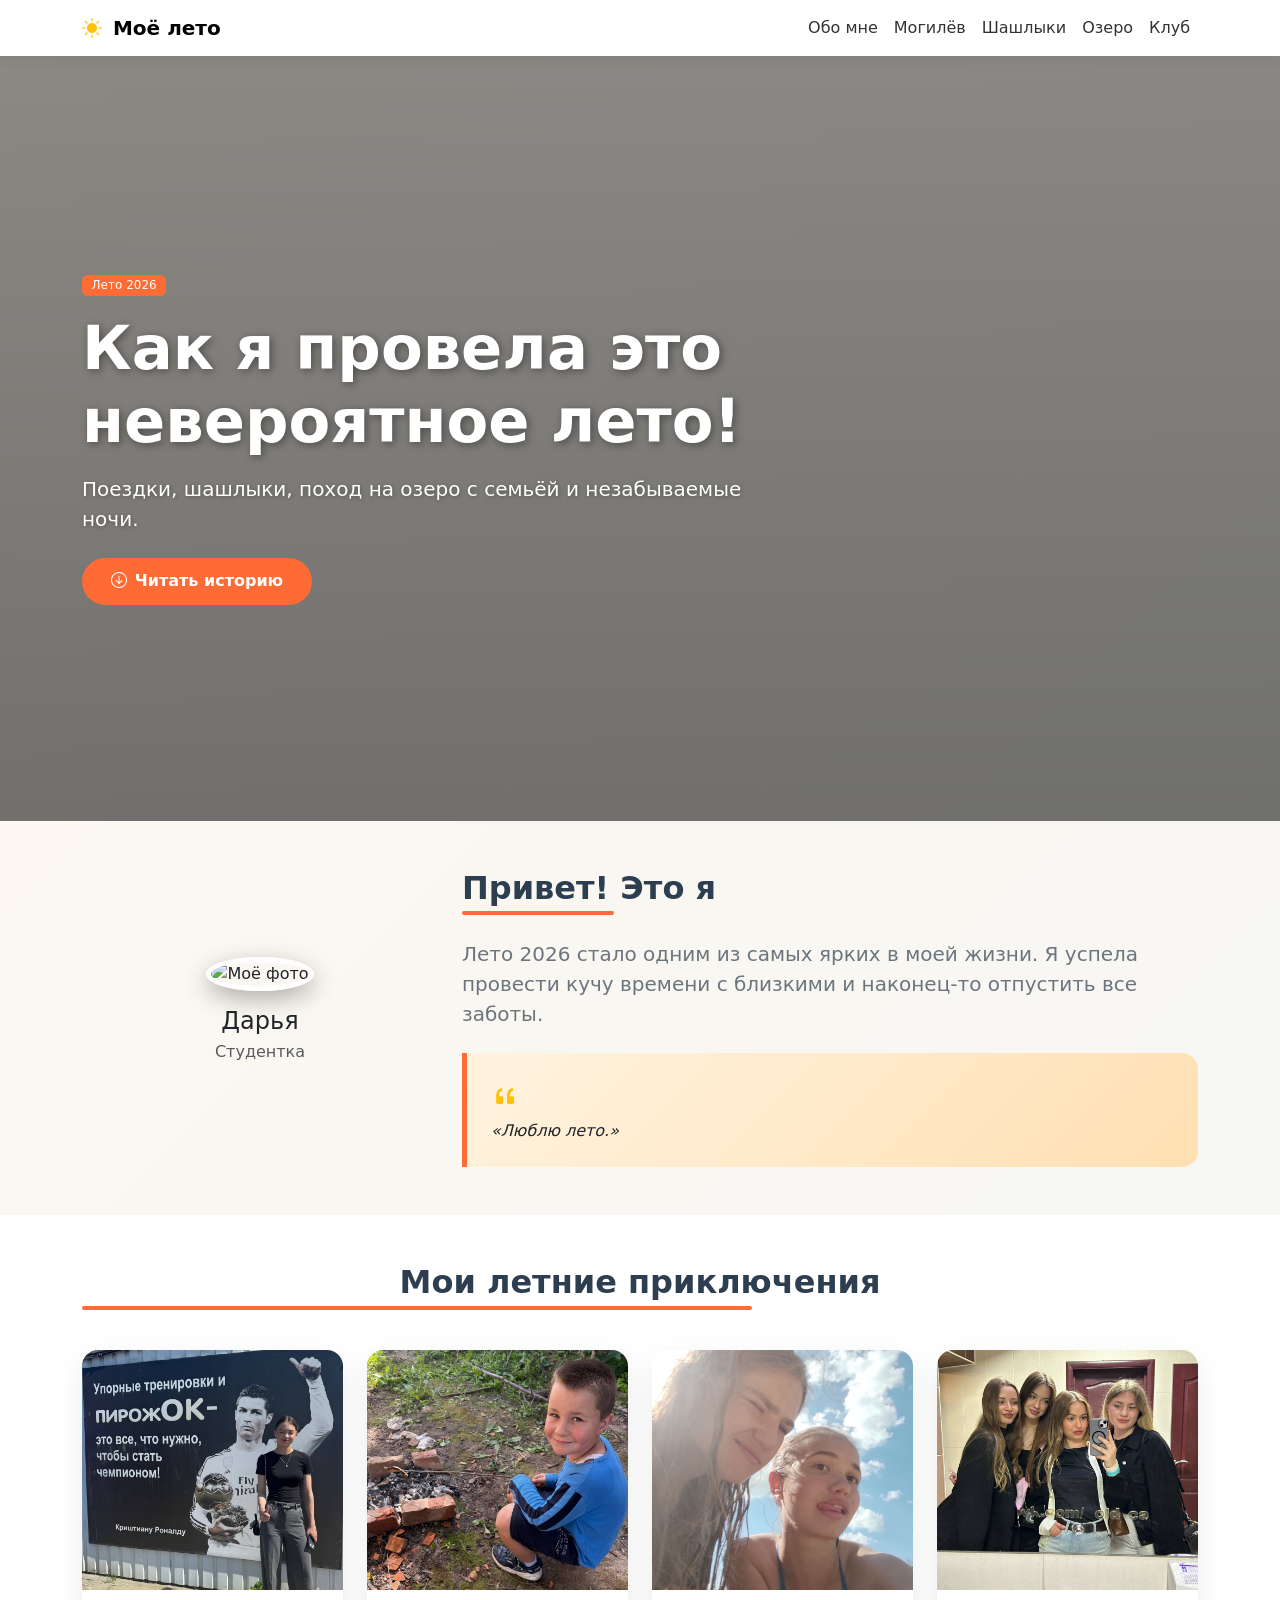
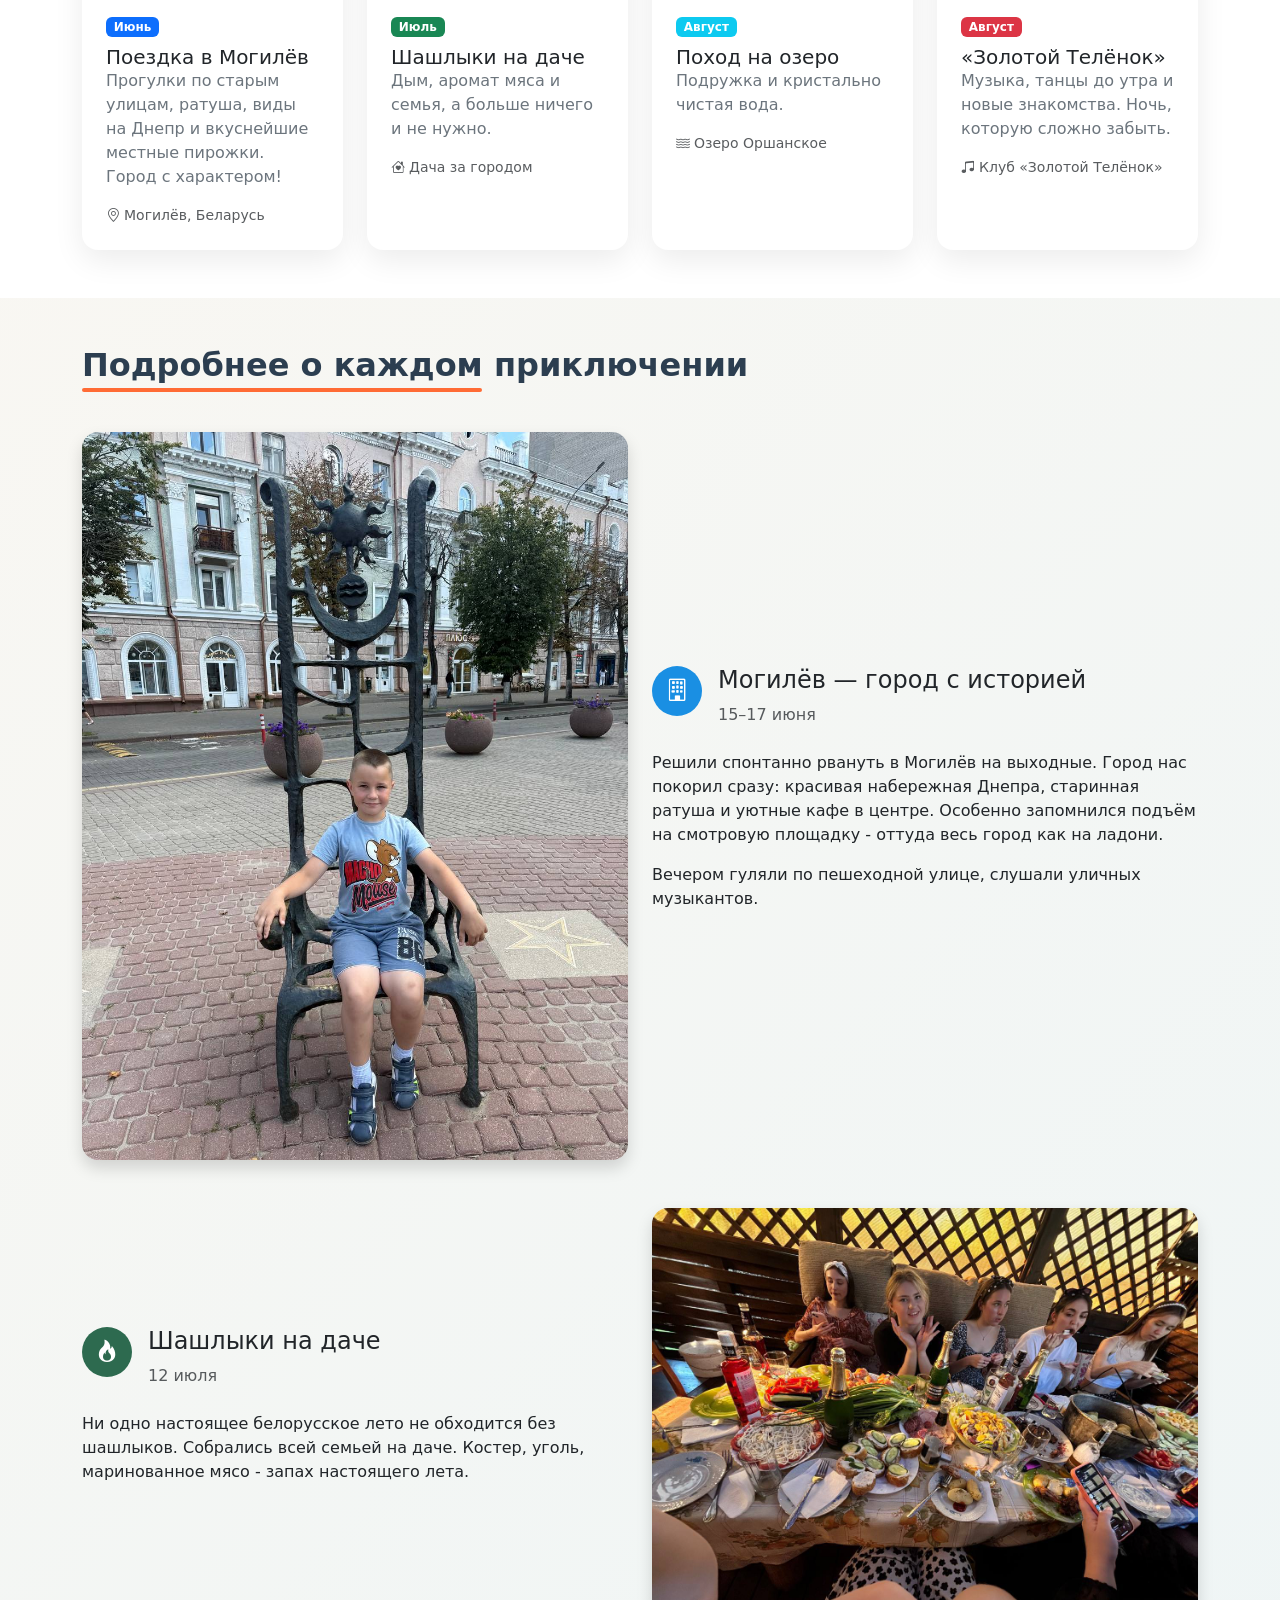
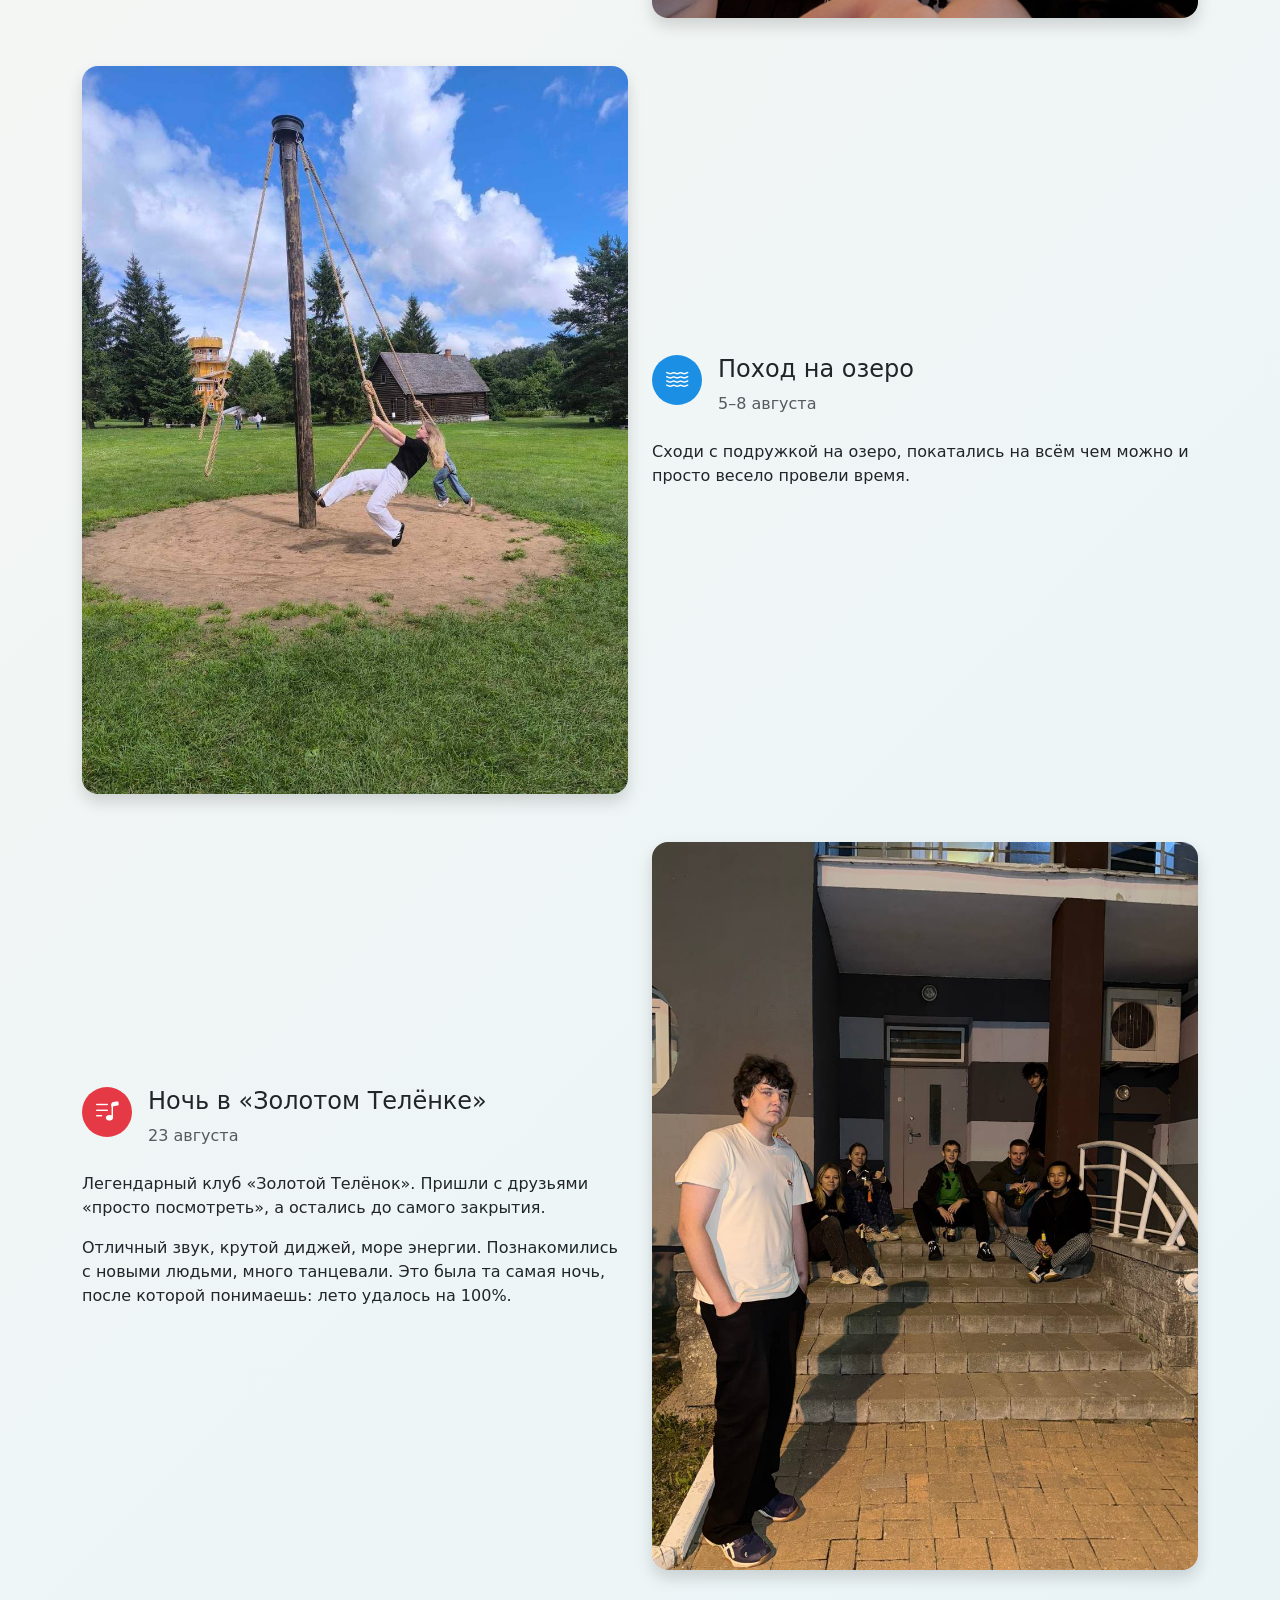
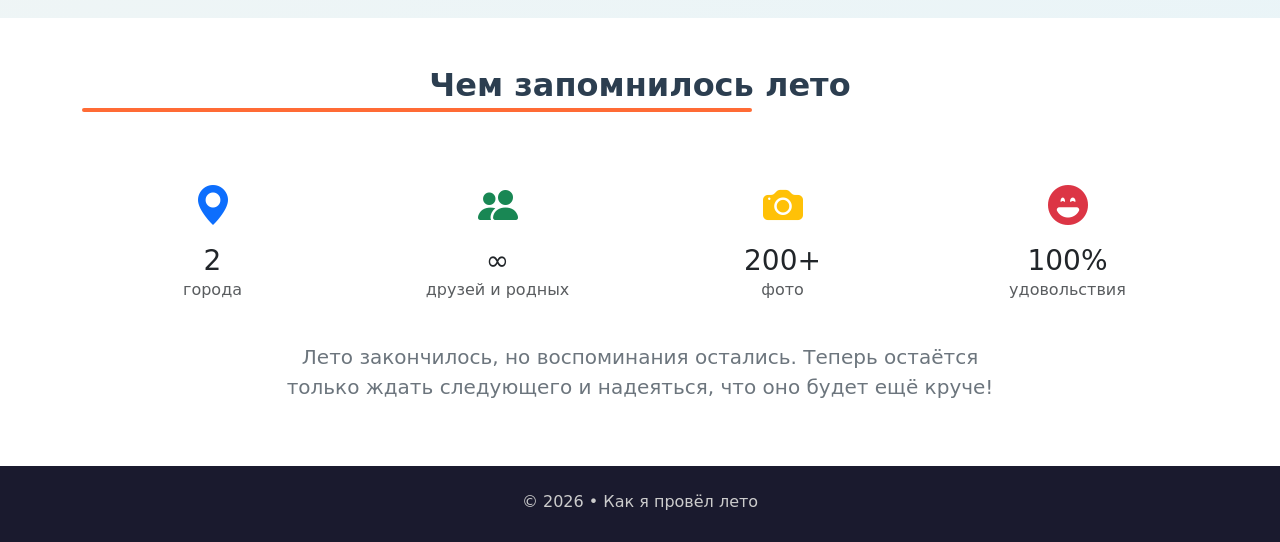
==== index.html @ b9d001aa "style: unique text in header branch" ====
<!DOCTYPE html>
<html lang="ru">
<head>
    <meta charset="UTF-8">
    <meta name="viewport" content="width=device-width, initial-scale=1.0">
    <title>Как я провела лето 2026</title>
    <link href="https://cdn.jsdelivr.net/npm/bootstrap@5.3.3/dist/css/bootstrap.min.css" rel="stylesheet">
    <link rel="stylesheet" href="https://cdn.jsdelivr.net/npm/bootstrap-icons@1.11.3/font/bootstrap-icons.min.css">
    <link rel="stylesheet" href="style.css">
</head>
<body>
    <!-- Навигация -->
    <nav class="navbar navbar-expand-lg sticky-top">
        <div class="container">
            <a class="navbar-brand fw-bold" href="#">
                <i class="bi bi-sun-fill text-warning me-1"></i> Моё лето
            </a>
            <button class="navbar-toggler" type="button" data-bs-toggle="collapse" data-bs-target="#navbarNav">
                <span class="navbar-toggler-icon"></span>
            </button>
            <div class="collapse navbar-collapse" id="navbarNav">
                <ul class="navbar-nav ms-auto">
                    <li class="nav-item"><a class="nav-link" href="#about">Обо мне</a></li>
                    <li class="nav-item"><a class="nav-link" href="#mogilev">Могилёв</a></li>
                    <li class="nav-item"><a class="nav-link" href="#dacha">Шашлыки</a></li>
                    <li class="nav-item"><a class="nav-link" href="#lake">Озеро</a></li>
                    <li class="nav-item"><a class="nav-link" href="#club">Клуб</a></li>
                </ul>
            </div>
        </div>
    </nav>

    <!-- Hero секция -->
    <header class="hero">
        <div class="container">
            <div class="hero-content">
                <span class="badge badge-custom mb-3">Лето 2026</span>
                <h1 class="mb-3">Как я провела это невероятное лето!</h1>
                <p class="lead mb-4">Поездки, шашлыки, поход на озеро с семьёй и незабываемые ночи.</p>
                <a href="#about" class="btn btn-summer">
                    <i class="bi bi-arrow-down-circle me-2"></i>Читать историю
                </a>
            </div>
        </div>
    </header>

    <!-- Обо мне -->
    <section id="about" class="py-5">
        <div class="container">
            <div class="row align-items-center g-4">
                <div class="col-lg-4 text-center">
                    <img src="Даша.jpg" 
                         alt="Моё фото" class="profile-photo rounded-circle">
                    <h4 class="mt-3 mb-1">Дарья</h4>
                    <p class="text-muted">Студентка</p>
                </div>
                <div class="col-lg-8">
                    <h2 class="section-title">Привет! Это я</h2>
                    <p class="fs-5 text-secondary">
                        Лето 2026 стало одним из самых ярких в моей жизни. Я успела 
                        провести кучу времени с близкими и наконец-то отпустить все заботы.
                    </p>
                    <div class="quote-block p-4 mt-4">
                        <i class="bi bi-quote fs-3 text-warning"></i>
                        <p class="mb-0 fst-italic">«Люблю лето.»</p>
                    </div>
                </div>
            </div>
        </div>
    </section>

    <!-- Основные истории -->
    <section class="py-5 bg-white">
        <div class="container">
            <h2 class="section-title text-center d-block mx-auto mb-5">Мои летние приключения</h2>
            
            <div class="row g-4">
                <!-- Могилёв -->
                <div class="col-md-6 col-lg-3" >
                    <div class="story-card">
                        <img src="Лиза.jpg" 
                             alt="Могилёв — исторический город">
                        <div class="card-body">
                            <span class="badge bg-primary mb-2">Июнь</span>
                            <h5 class="card-title">Поездка в Могилёв</h5>
                            <p class="card-text text-secondary">
                                Прогулки по старым улицам, ратуша, виды на Днепр и вкуснейшие местные пирожки. 
                                Город с характером!
                            </p>
                            <div class="d-flex align-items-center text-muted small">
                                <i class="bi bi-geo-alt me-1"></i> Могилёв, Беларусь
                            </div>
                        </div>
                    </div>
                </div>

                <!-- Шашлыки -->
                <div class="col-md-6 col-lg-3" >
                    <div class="story-card">
                        <img src="Шашлык.jpg" 
                             alt="Шашлыки на даче">
                        <div class="card-body">
                            <span class="badge bg-success mb-2">Июль</span>
                            <h5 class="card-title">Шашлыки на даче</h5>
                            <p class="card-text text-secondary">
                                Дым, аромат мяса и семья, а больше ничего и не нужно.
                            </p>
                            <div class="d-flex align-items-center text-muted small">
                                <i class="bi bi-house-heart me-1"></i> Дача за городом
                            </div>
                        </div>
                    </div>
                </div>

                <!-- Озеро -->
                <div class="col-md-6 col-lg-3" >
                    <div class="story-card">
                        <img src="оршанка.jpg" 
                             alt="Озеро с семьёй">
                        <div class="card-body">
                            <span class="badge bg-info mb-2">Август</span>
                            <h5 class="card-title">Поход на озеро</h5>
                            <p class="card-text text-secondary">
                                Подружка и кристально чистая вода.
                            </p>
                            <div class="d-flex align-items-center text-muted small">
                                <i class="bi bi-water me-1"></i> Озеро Оршанское
                            </div>
                        </div>
                    </div>
                </div>

                <!-- Клуб -->
                <div class="col-md-6 col-lg-3" >
                    <div class="story-card">
                        <img src="клуб.jpg" 
                             alt="Клуб Золотой Телёнок">
                        <div class="card-body">
                            <span class="badge bg-danger mb-2">Август</span>
                            <h5 class="card-title">«Золотой Телёнок»</h5>
                            <p class="card-text text-secondary">
                                Музыка, танцы до утра и новые знакомства. 
                                Ночь, которую сложно забыть.
                            </p>
                            <div class="d-flex align-items-center text-muted small">
                                <i class="bi bi-music-note-beamed me-1"></i> Клуб «Золотой Телёнок»
                            </div>
                        </div>
                    </div>
                </div>
            </div>
        </div>
    </section>

    <!-- Подробности -->
    <section class="py-5">
        <div class="container">
            <h2 class="section-title mb-5">Подробнее о каждом приключении</h2>
            
            <!-- Могилёв подробно -->
            <div class="row g-4 mb-5 align-items-center" id="mogilev">
                <div class="col-lg-6">
                    <img src="мг.jpg" 
                         class="img-fluid rounded-4 shadow" alt="Улицы Могилёва">
                </div>
                <div class="col-lg-6">
                    <div class="d-flex align-items-start gap-3 mb-3">
                        <div class="timeline-icon"><i class="bi bi-building"></i></div>
                        <div>
                            <h3 class="h4">Могилёв — город с историей</h3>
                            <p class="text-muted mb-2">15–17 июня</p>
                        </div>
                    </div>
                    <p>
                        Решили спонтанно рвануть в Могилёв на выходные. Город нас покорил сразу: 
                        красивая набережная Днепра, старинная ратуша и уютные кафе в центре. 
                        Особенно запомнился подъём на смотровую площадку - оттуда весь город как на ладони.
                    </p>
                    <p>
                        Вечером гуляли по пешеходной улице, слушали уличных музыкантов.
                    </p>
                </div>
            </div>

            <!-- Шашлыки подробно -->
            <div class="row g-4 mb-5 align-items-center flex-lg-row-reverse" id="dacha">
                <div class="col-lg-6">
                    <img src="шш.jpg" 
                         class="img-fluid rounded-4 shadow" alt="Шашлык">
                </div>
                <div class="col-lg-6">
                    <div class="d-flex align-items-start gap-3 mb-3">
                        <div class="timeline-icon" style="background:#2d6a4f"><i class="bi bi-fire"></i></div>
                        <div>
                            <h3 class="h4">Шашлыки на даче</h3>
                            <p class="text-muted mb-2">12 июля</p>
                        </div>
                    </div>
                    <p>
                        Ни одно настоящее белорусское лето не обходится без шашлыков. 
                        Собрались всей семьей на даче. Костер, уголь, маринованное мясо - 
                        запах настоящего лета.
                    </p>
                </div>
            </div>

            <!-- Озеро -->
            <div class="row g-4 mb-5 align-items-center" id="lake">
                <div class="col-lg-6">
                    <img src="оз.jpg" 
                         class="img-fluid rounded-4 shadow" alt="Озеро">
                </div>
                <div class="col-lg-6">
                    <div class="d-flex align-items-start gap-3 mb-3">
                        <div class="timeline-icon" style="background:#1a8fe3"><i class="bi bi-water"></i></div>
                        <div>
                            <h3 class="h4">Поход на озеро</h3>
                            <p class="text-muted mb-2">5–8 августа</p>
                        </div>
                    </div>
                    <p>
                      Сходи с подружкой на озеро, покатались на всём чем можно и просто весело провели время.
                    </p>
                </div>
            </div>

            <!-- Клуб -->
            <div class="row g-4 align-items-center flex-lg-row-reverse" id="club">
                <div class="col-lg-6">
                    <img src="зт.jpg" 
                         class="img-fluid rounded-4 shadow" alt="Вечеринка в клубе">
                </div>
                <div class="col-lg-6">
                    <div class="d-flex align-items-start gap-3 mb-3">
                        <div class="timeline-icon" style="background:#e63946"><i class="bi bi-music-note-list"></i></div>
                        <div>
                            <h3 class="h4">Ночь в «Золотом Телёнке»</h3>
                            <p class="text-muted mb-2">23 августа</p>
                        </div>
                    </div>
                    <p>
                        Легендарный клуб «Золотой Телёнок». 
                        Пришли с друзьями «просто посмотреть», а остались до самого закрытия.
                    </p>
                    <p>
                        Отличный звук, крутой диджей, море энергии. Познакомились с новыми людьми, много
                        танцевали. Это была та самая ночь, после которой понимаешь: 
                        лето удалось на 100%.
                    </p>
                </div>
            </div>
        </div>
    </section>

    <!-- Итоги -->
    <section class="py-5 bg-white">
        <div class="container text-center">
            <h2 class="section-title d-block mx-auto">Чем запомнилось лето</h2>
            <div class="row g-4 mt-3 justify-content-center">
                <div class="col-6 col-md-3">
                    <div class="p-3">
                        <i class="bi bi-geo-alt-fill fs-1 text-primary"></i>
                        <h3 class="mt-2 mb-0">2</h3>
                        <p class="text-muted mb-0">города</p>
                    </div>
                </div>
                <div class="col-6 col-md-3">
                    <div class="p-3">
                        <i class="bi bi-people-fill fs-1 text-success"></i>
                        <h3 class="mt-2 mb-0">∞</h3>
                        <p class="text-muted mb-0">друзей и родных</p>
                    </div>
                </div>
                <div class="col-6 col-md-3">
                    <div class="p-3">
                        <i class="bi bi-camera-fill fs-1 text-warning"></i>
                        <h3 class="mt-2 mb-0">200+</h3>
                        <p class="text-muted mb-0">фото</p>
                    </div>
                </div>
                <div class="col-6 col-md-3">
                    <div class="p-3">
                        <i class="bi bi-emoji-laughing-fill fs-1 text-danger"></i>
                        <h3 class="mt-2 mb-0">100%</h3>
                        <p class="text-muted mb-0">удовольствия</p>
                    </div>
                </div>
            </div>
            <p class="fs-5 mt-4 text-secondary col-lg-8 mx-auto">
                Лето закончилось, но воспоминания остались. Теперь остаётся только ждать следующего 
                и надеяться, что оно будет ещё круче!
            </p>
        </div>
    </section>

    <!-- Футер -->
    <footer class="py-4">
        <div class="container text-center">
            <p class="mb-1">© 2026 • Как я провёл лето</p>
        </div>
    </footer>

    <script src="https://cdn.jsdelivr.net/npm/bootstrap@5.3.3/dist/js/bootstrap.bundle.min.js"></script>
</body>
</html>
---- style.css ----
:root {
    --summer-orange: #ff6b35;
    --summer-yellow: #f7c59f;
    --summer-blue: #1a8fe3;
    --summer-green: #2d6a4f;
}

body {
    font-family: 'Segoe UI', system-ui, sans-serif;
    background: linear-gradient(135deg, #fff8f0 0%, #e8f4f8 100%);
    min-height: 100vh;
}

.hero {
    background: linear-gradient(rgba(0, 0, 0, 0.45), rgba(0, 0, 0, 0.55)),
                url('https://images.unsplash.com/photo-1507525428034-b723cf961d3e?w=1600&q=80') center/cover no-repeat;
    min-height: 85vh;
    display: flex;
    align-items: center;
    color: white;
    position: relative;
}

.hero-content {
    max-width: 700px;
}

.hero h1 {
    font-size: clamp(2.2rem, 5vw, 3.8rem);
    font-weight: 800;
    text-shadow: 2px 2px 8px rgba(0, 0, 0, 0.4);
}

.hero .lead {
    font-size: 1.25rem;
    text-shadow: 1px 1px 4px rgba(0, 0, 0, 0.3);
}

.profile-photo {
    width: 180px;
    height: 180px;
    object-fit: cover;
    border: 5px solid white;
    box-shadow: 0 8px 25px rgba(0, 0, 0, 0.3);
    transition: transform 0.3s ease;
}

.profile-photo:hover {
    transform: scale(1.05);
}

.section-title {
    position: relative;
    display: inline-block;
    margin-bottom: 2rem;
    font-weight: 700;
    color: #2c3e50;
}

.section-title::after {
    content: '';
    position: absolute;
    bottom: -8px;
    left: 0;
    width: 60%;
    height: 4px;
    background: var(--summer-orange);
    border-radius: 2px;
}

.story-card {
    border: none;
    border-radius: 1rem;
    overflow: hidden;
    box-shadow: 0 10px 30px rgba(0, 0, 0, 0.08);
    transition: transform 0.3s ease, box-shadow 0.3s ease;
    height: 100%;
    background: white;
}

.story-card:hover {
    transform: translateY(-8px);
    box-shadow: 0 15px 40px rgba(0, 0, 0, 0.15);
}

.story-card img {
    height: 240px;
    object-fit: cover;
    width: 100%;
}

.story-card .card-body {
    padding: 1.5rem;
}

.badge-custom {
    background: var(--summer-orange);
    font-weight: 500;
    padding: 0.4em 0.8em;
}

.timeline-icon {
    width: 50px;
    height: 50px;
    background: var(--summer-blue);
    color: white;
    border-radius: 50%;
    display: flex;
    align-items: center;
    justify-content: center;
    font-size: 1.4rem;
    flex-shrink: 0;
}

footer {
    background: #1a1a2e;
    color: #ccc;
}

.navbar {
    background: rgba(255, 255, 255, 0.95) !important;
    backdrop-filter: blur(10px);
    box-shadow: 0 2px 15px rgba(0, 0, 0, 0.08);
}

.nav-link {
    font-weight: 500;
    color: #333 !important;
    transition: color 0.2s;
}

.nav-link:hover,
.nav-link.active {
    color: var(--summer-orange) !important;
}

.btn-summer {
    background: var(--summer-orange);
    border: none;
    color: white;
    font-weight: 600;
    padding: 0.7rem 1.8rem;
    border-radius: 50px;
    transition: all 0.3s;
}

.btn-summer:hover {
    background: #e55a2b;
    color: white;
    transform: translateY(-2px);
    box-shadow: 0 5px 15px rgba(255, 107, 53, 0.4);
}

.quote-block {
    background: linear-gradient(135deg, #fff3e0, #ffe0b2);
    border-left: 5px solid var(--summer-orange);
    border-radius: 0 1rem 1rem 0;
}

@media (max-width: 768px) {
    .hero {
        min-height: 70vh;
        text-align: center;
    }

    .profile-photo {
        width: 140px;
        height: 140px;
        margin: 0 auto 1.5rem;
    }

    .story-card img {
        height: 200px;
    }
}
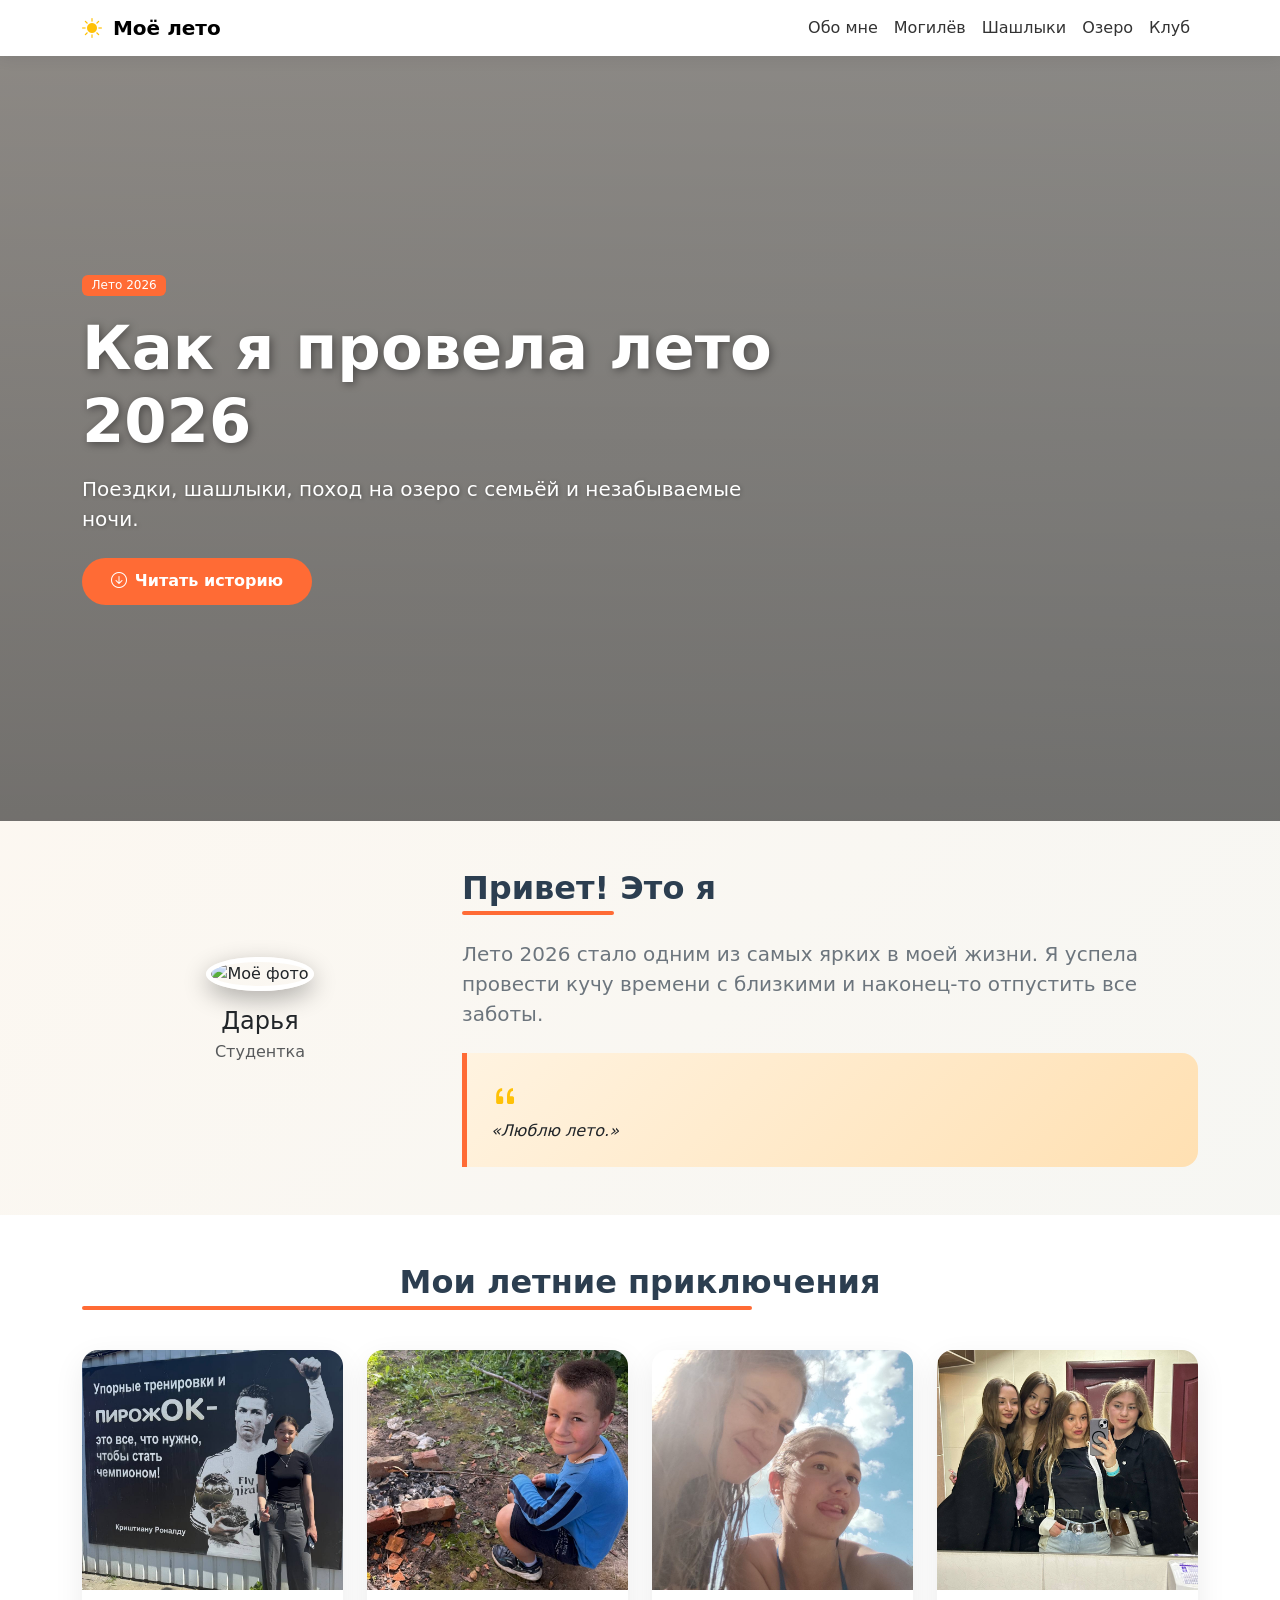
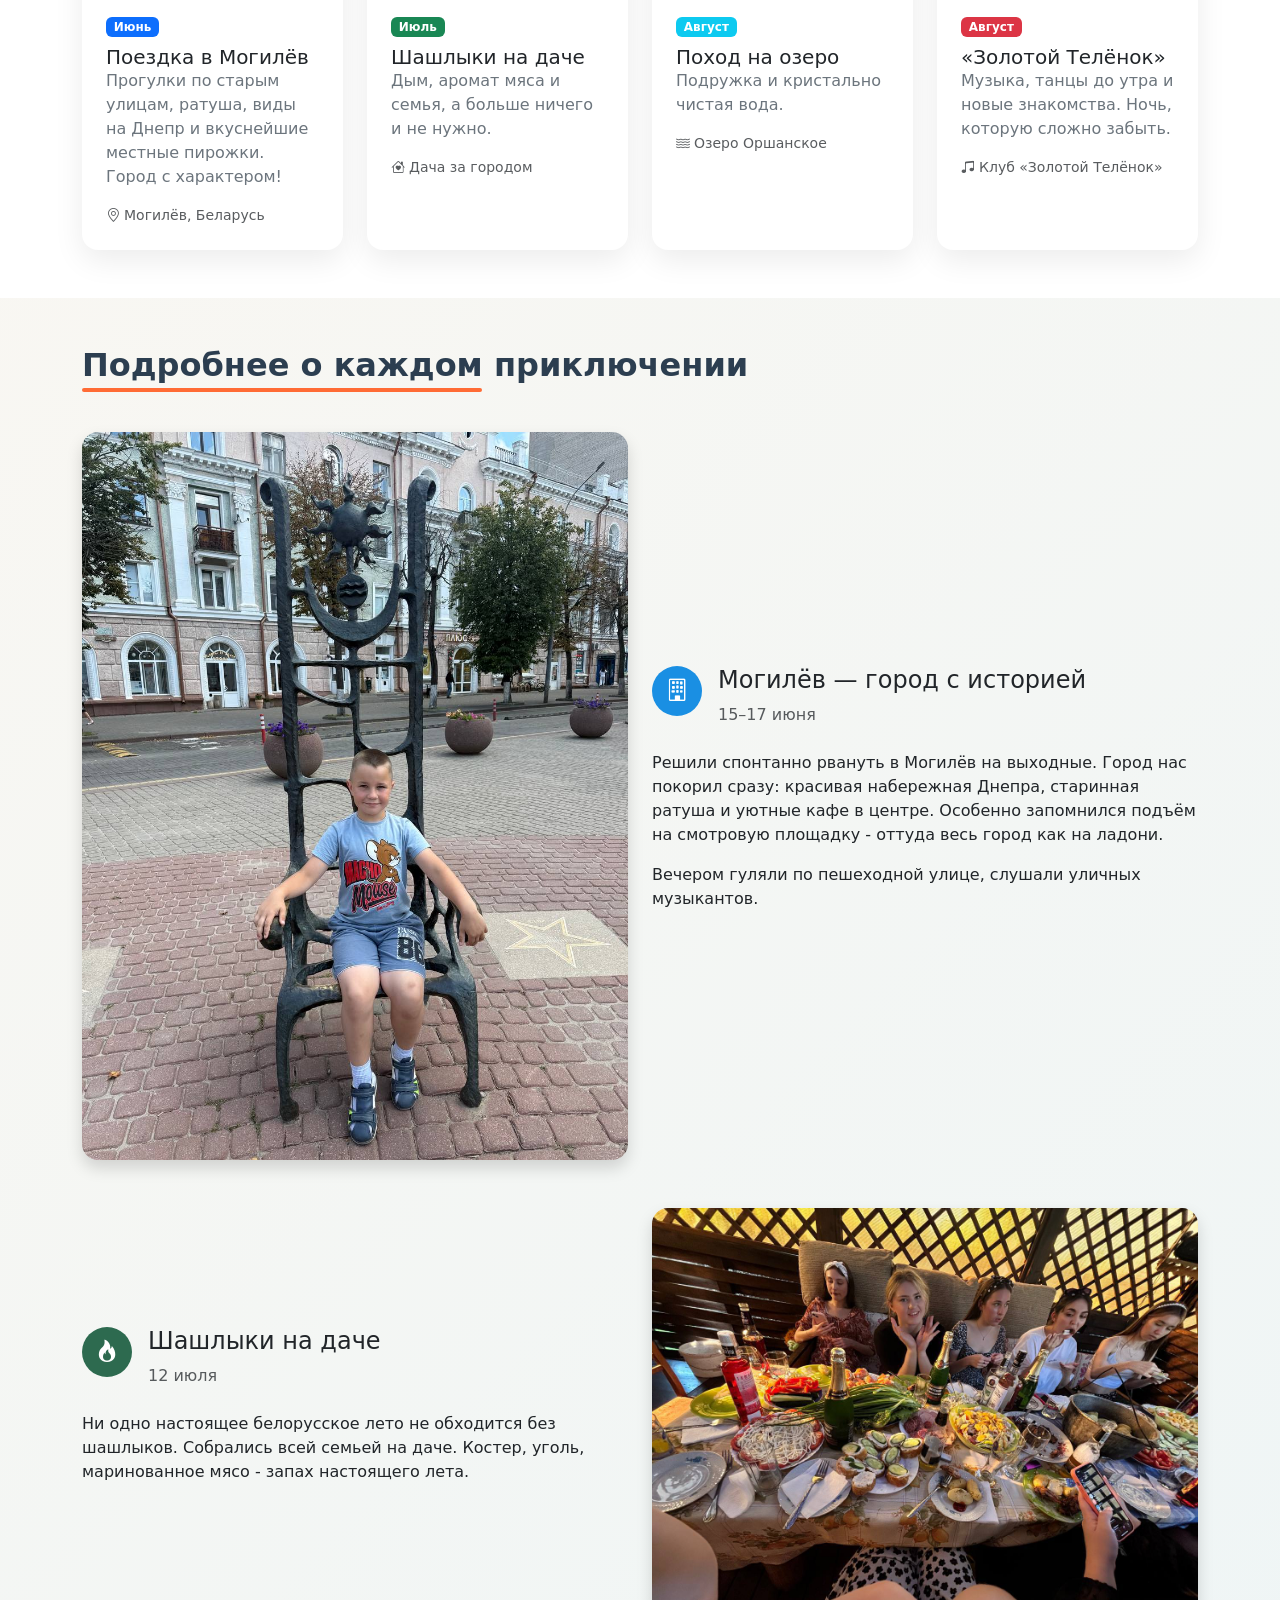
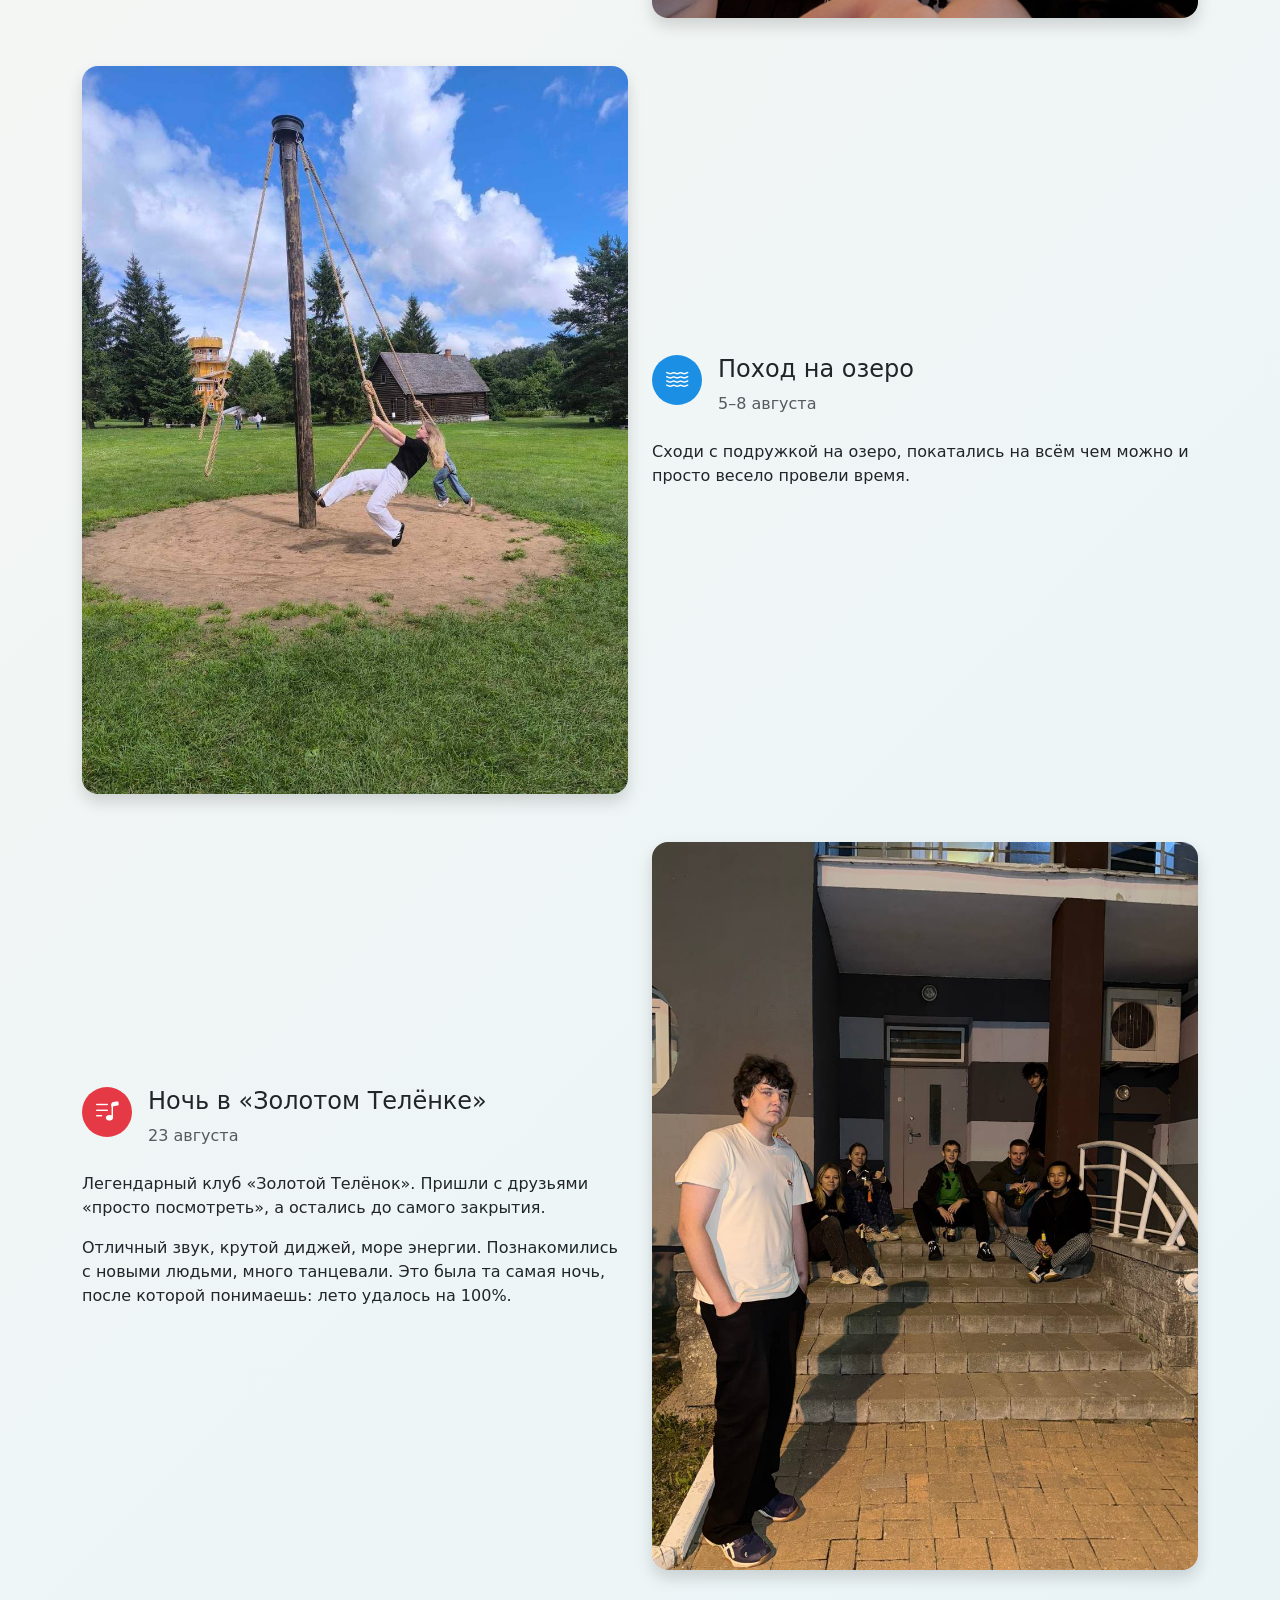
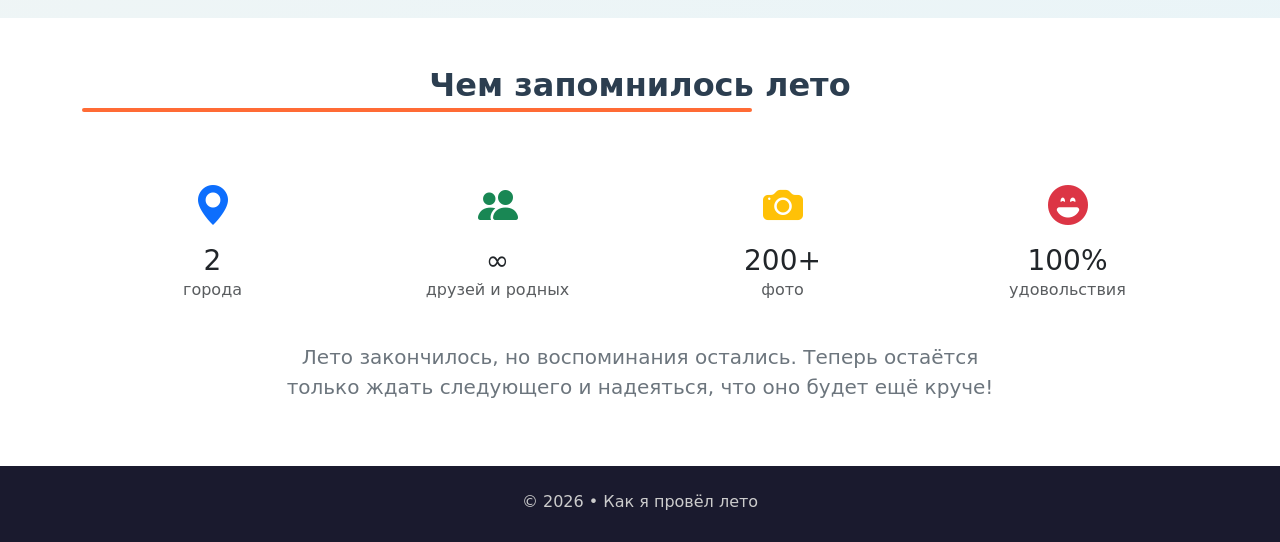
==== commit 31592f5b: "style: unique text in main branch" ====
--- a/index.html
+++ b/index.html
@@ -35,7 +35,7 @@
         <div class="container">
             <div class="hero-content">
                 <span class="badge badge-custom mb-3">Лето 2026</span>
-                <h1 class="mb-3">Как я провела это невероятное лето!</h1>
+                <h1 class="mb-3">Как я провела лето 2026</h1>
                 <p class="lead mb-4">Поездки, шашлыки, поход на озеро с семьёй и незабываемые ночи.</p>
                 <a href="#about" class="btn btn-summer">
                     <i class="bi bi-arrow-down-circle me-2"></i>Читать историю
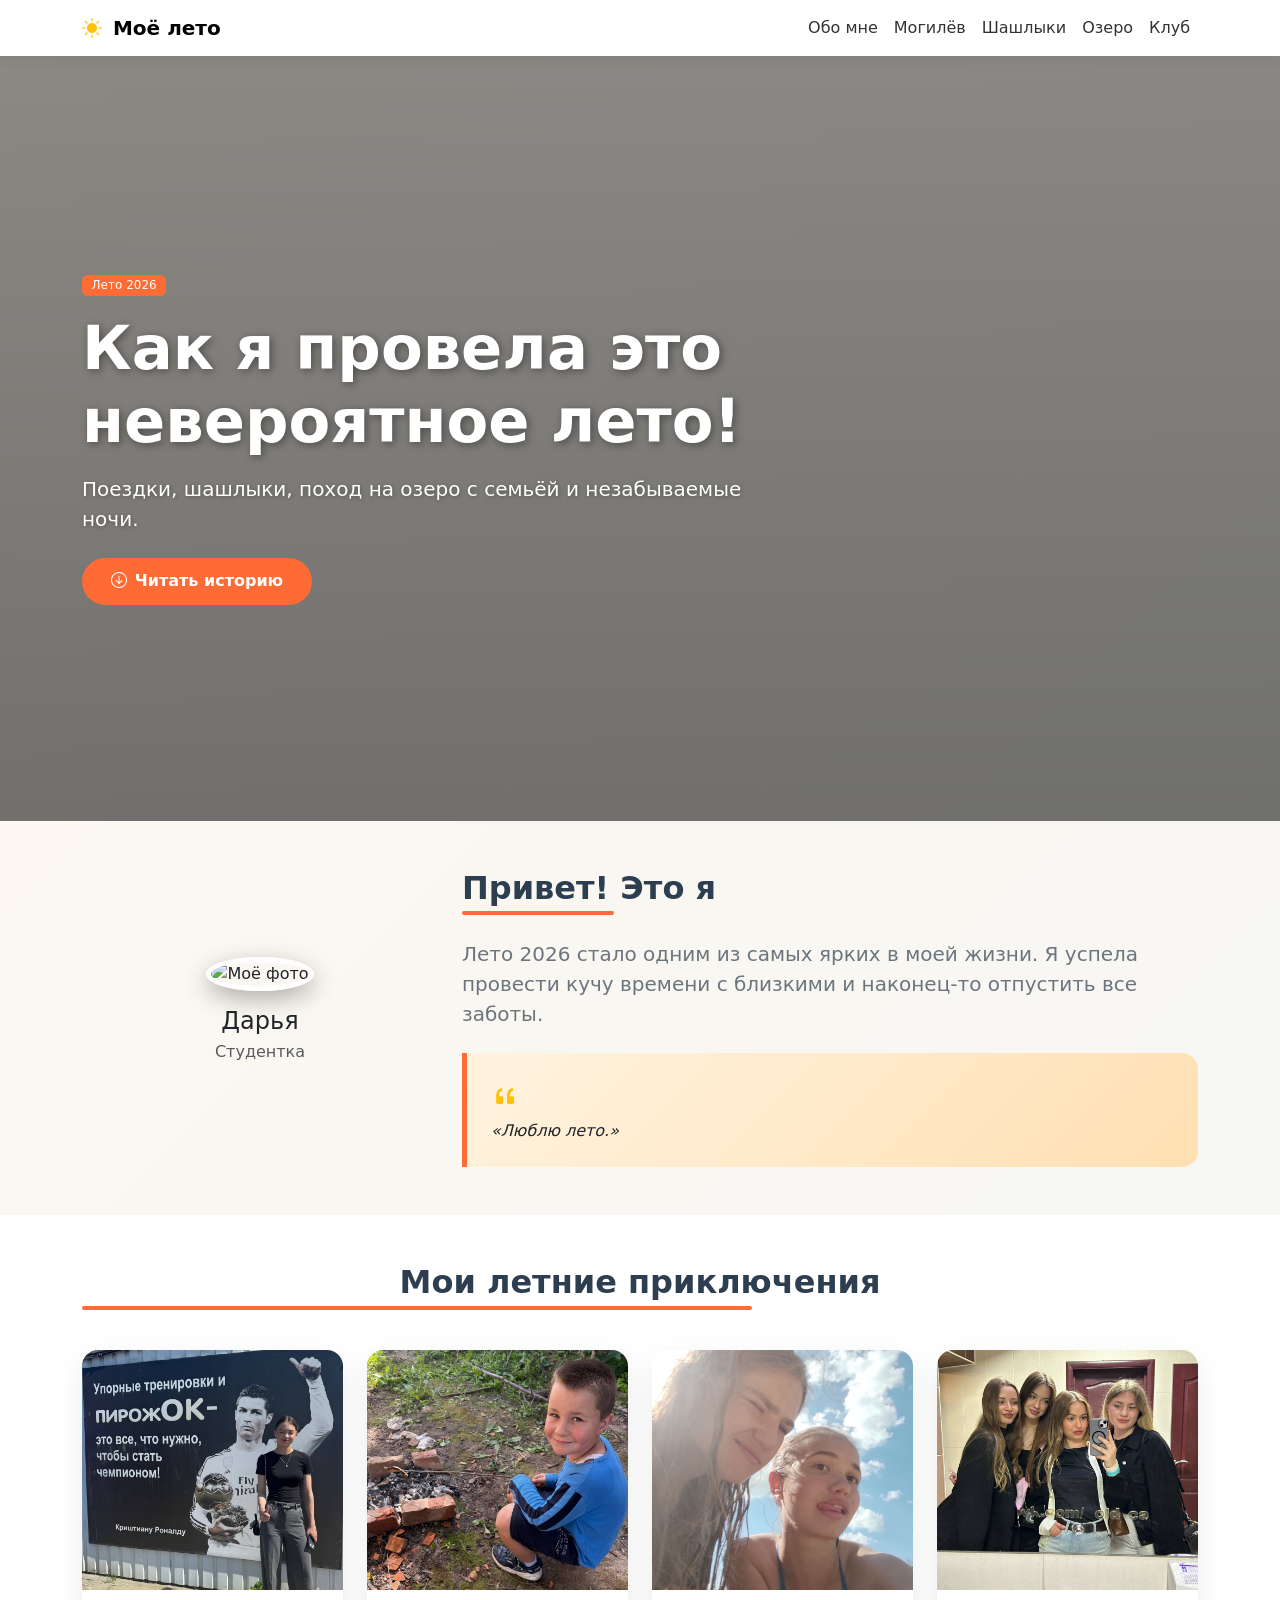
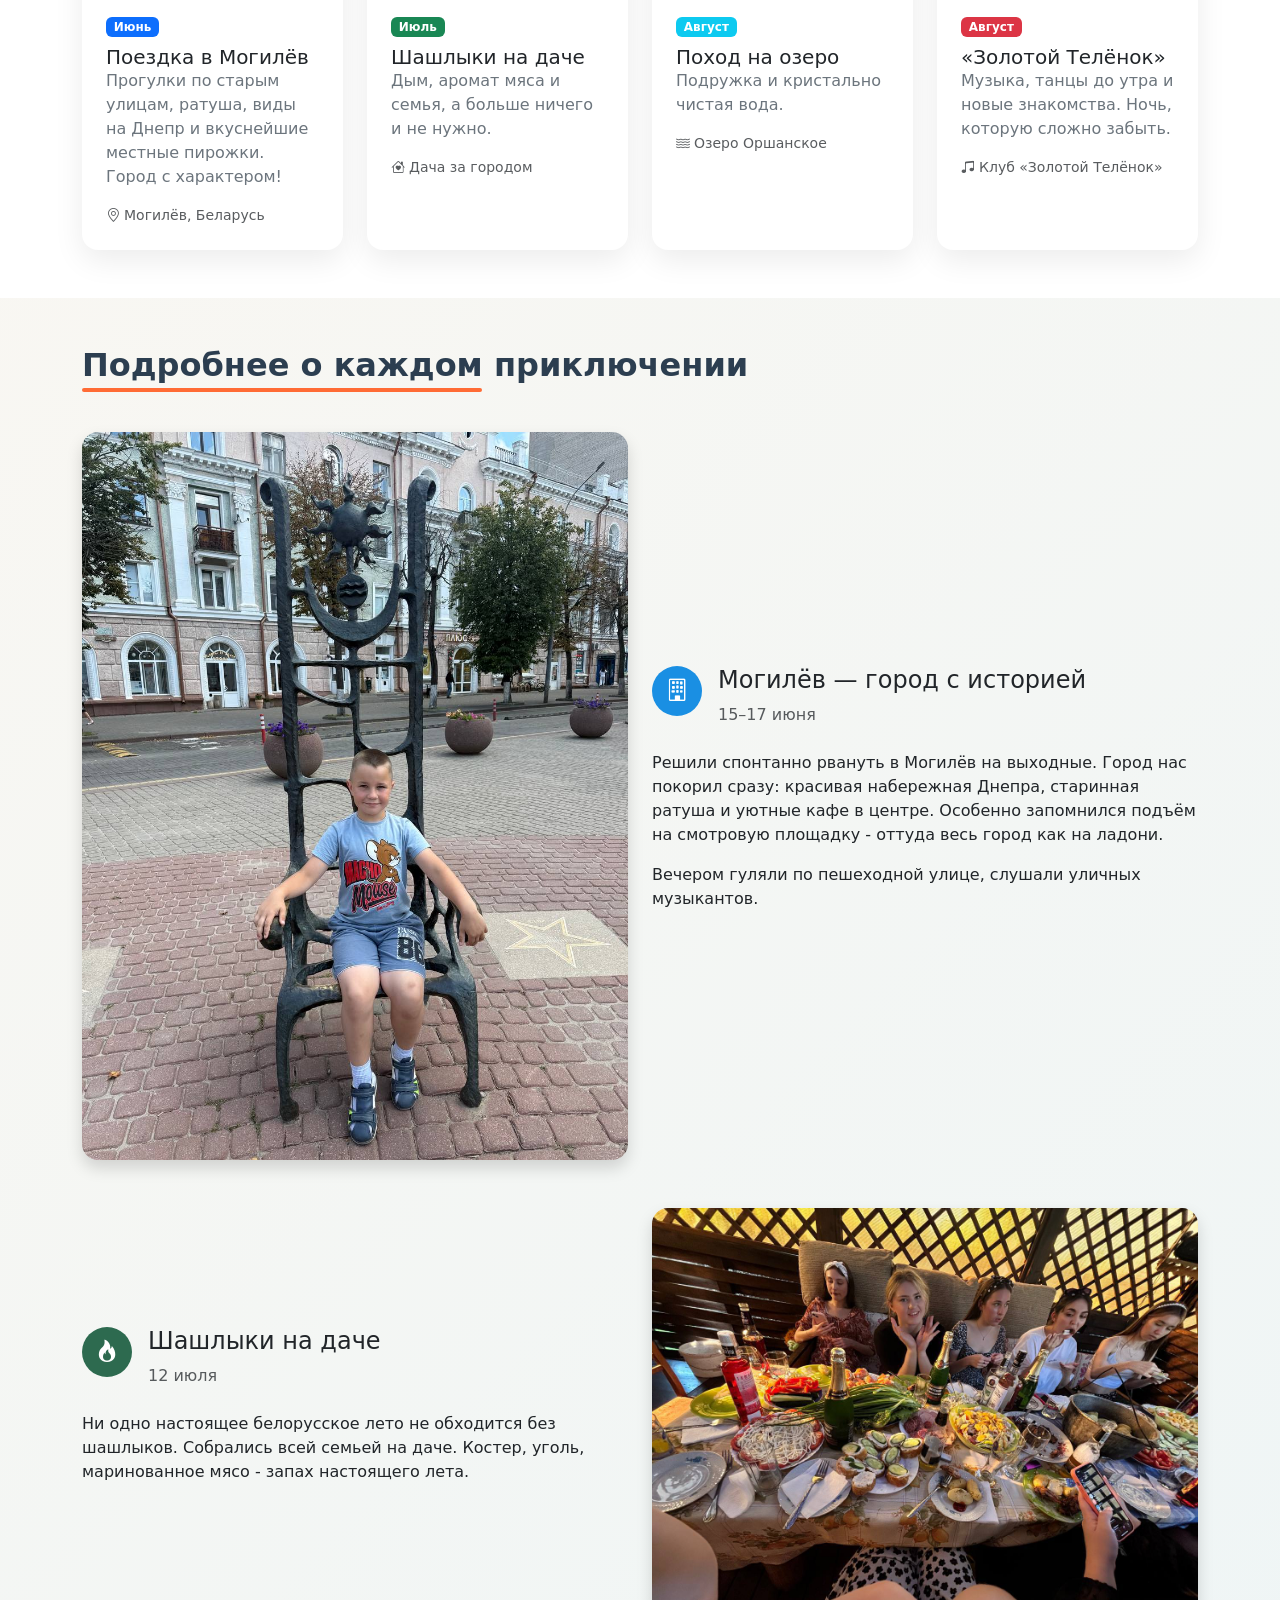
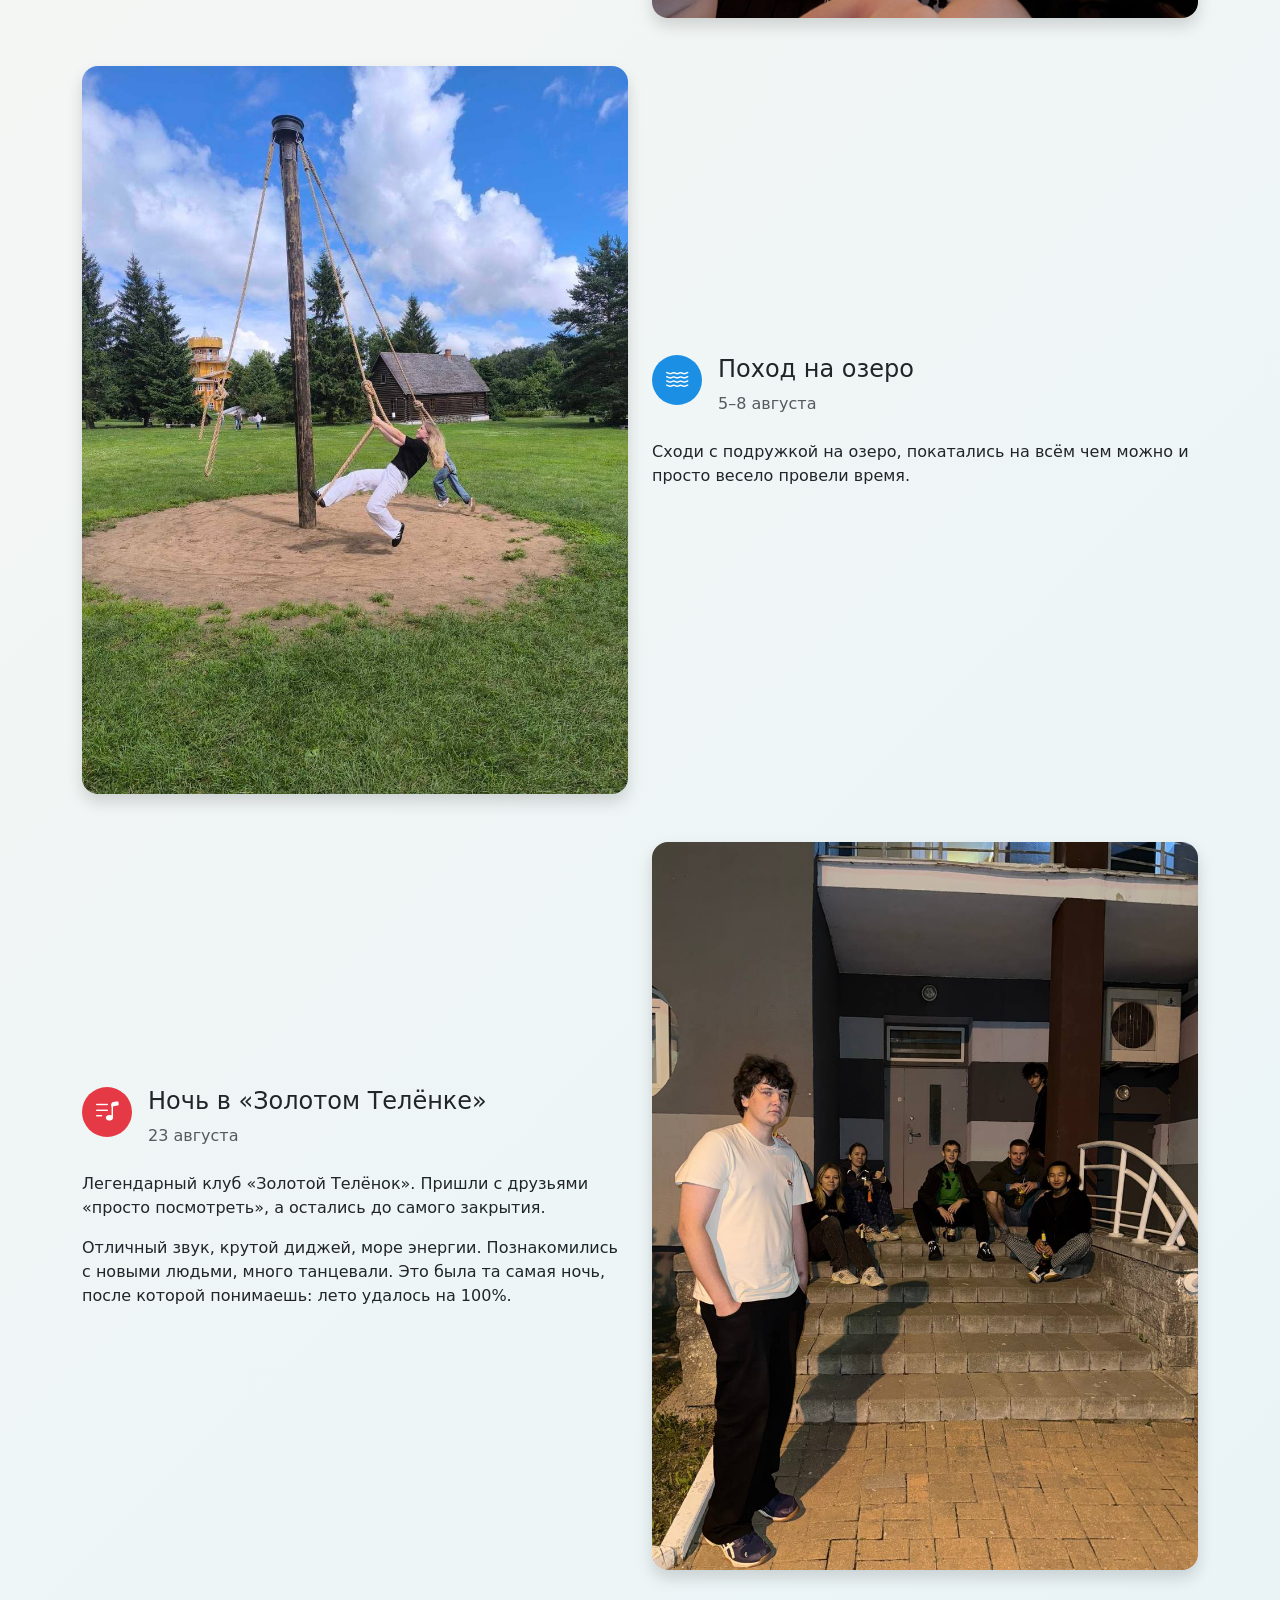
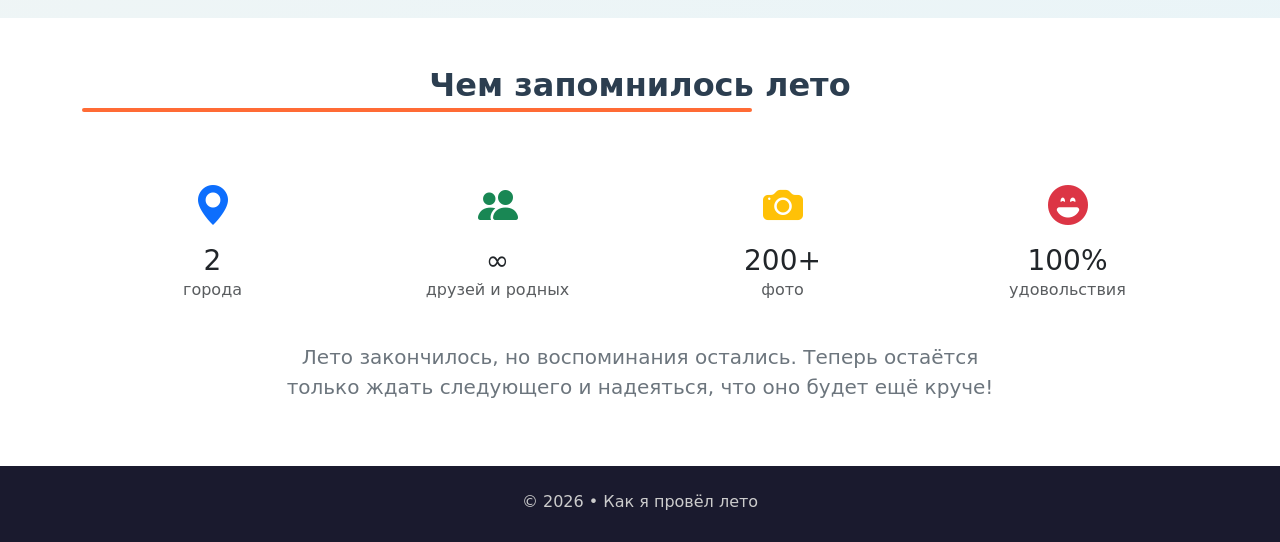
==== commit 1790a40e: "fix: resolve merge conflict" ====
--- a/index.html
+++ b/index.html
@@ -35,7 +35,7 @@
         <div class="container">
             <div class="hero-content">
                 <span class="badge badge-custom mb-3">Лето 2026</span>
-                <h1 class="mb-3">Как я провела лето 2026</h1>
+                <h1 class="mb-3">Как я провела это невероятное лето!</h1>
                 <p class="lead mb-4">Поездки, шашлыки, поход на озеро с семьёй и незабываемые ночи.</p>
                 <a href="#about" class="btn btn-summer">
                     <i class="bi bi-arrow-down-circle me-2"></i>Читать историю
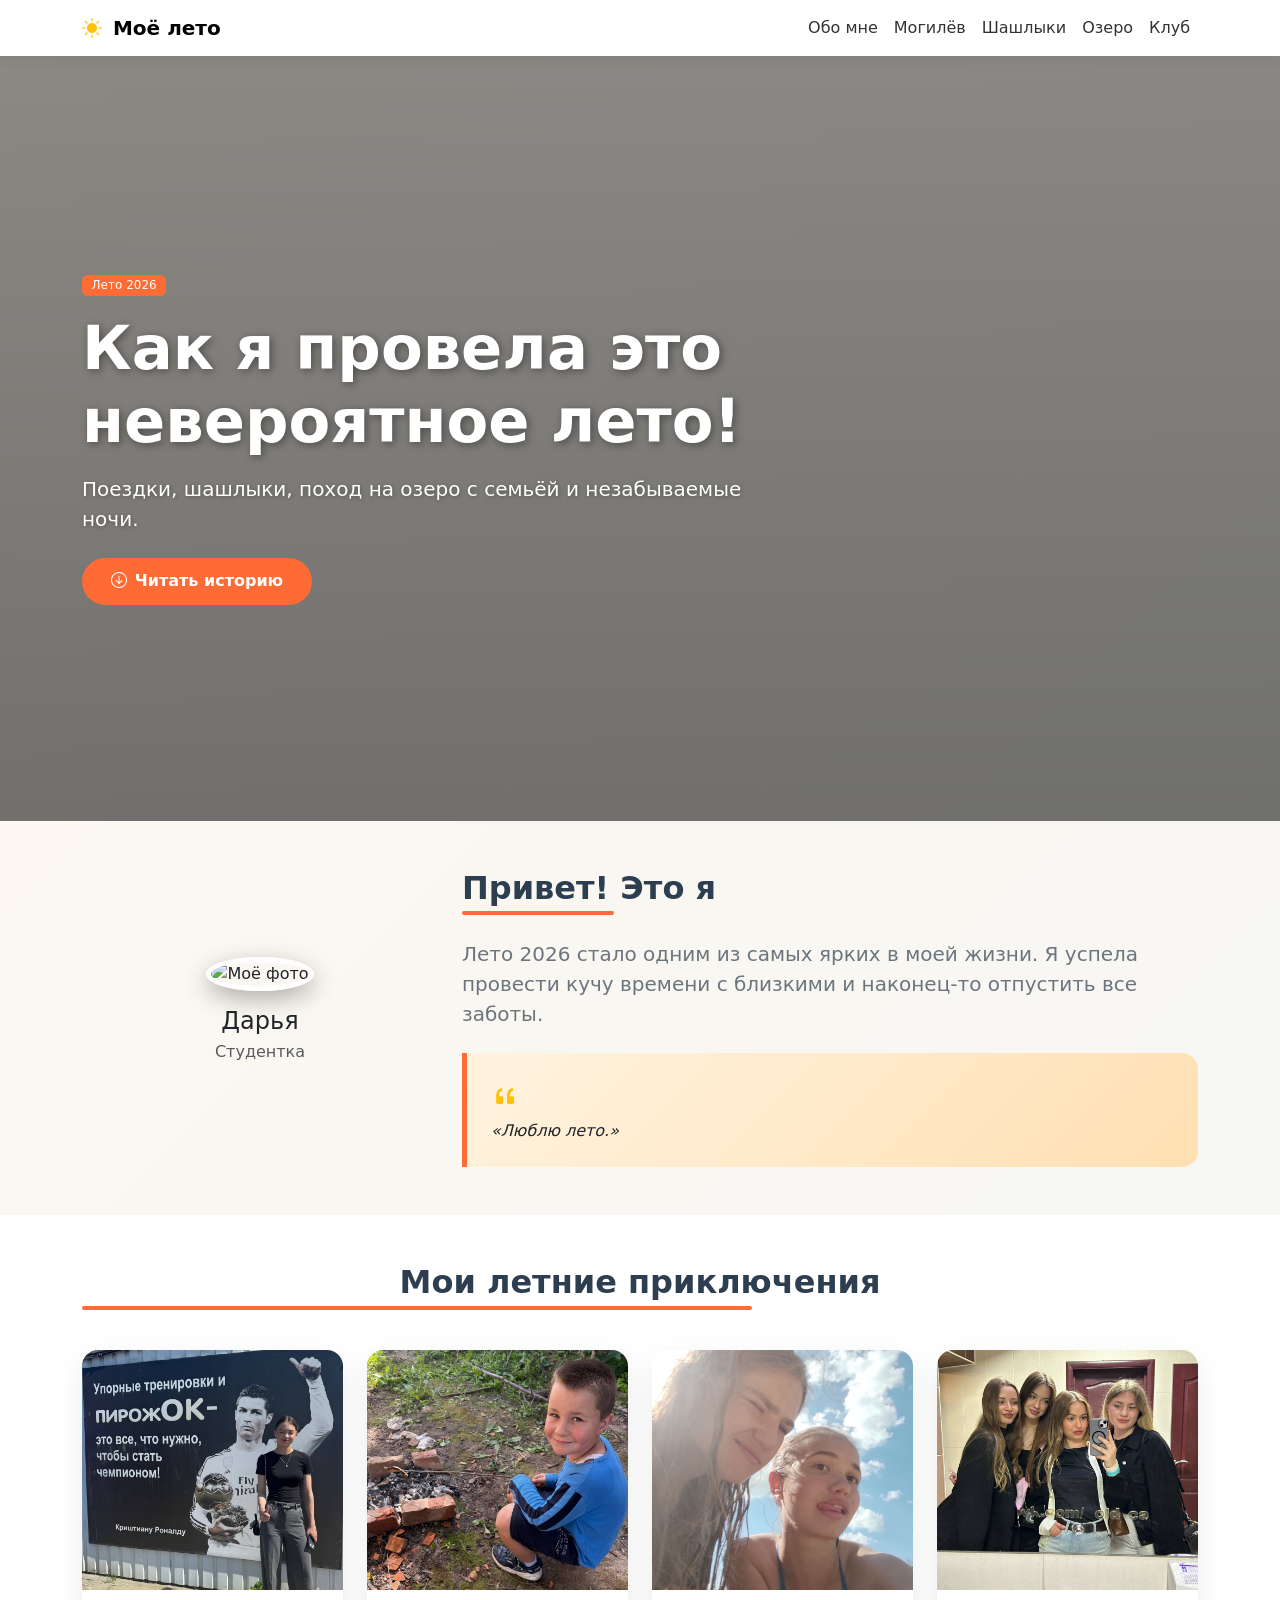
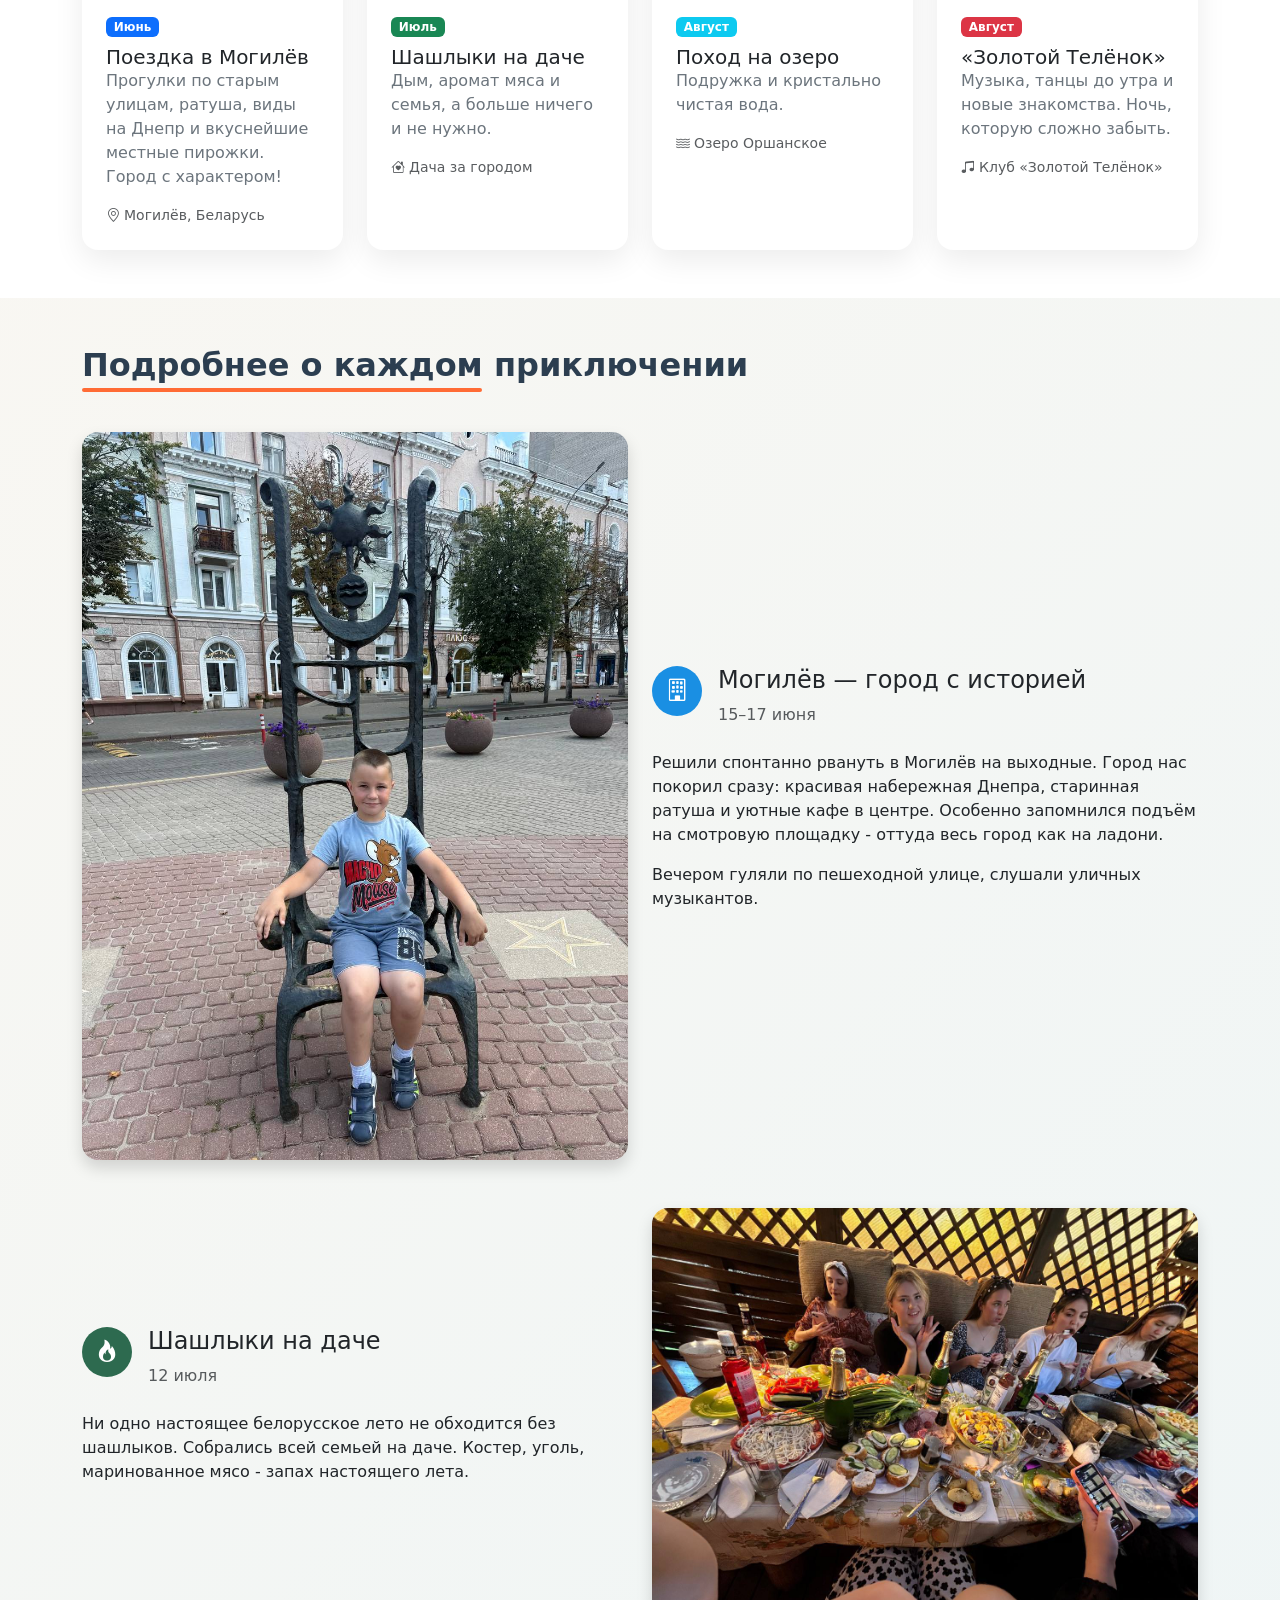
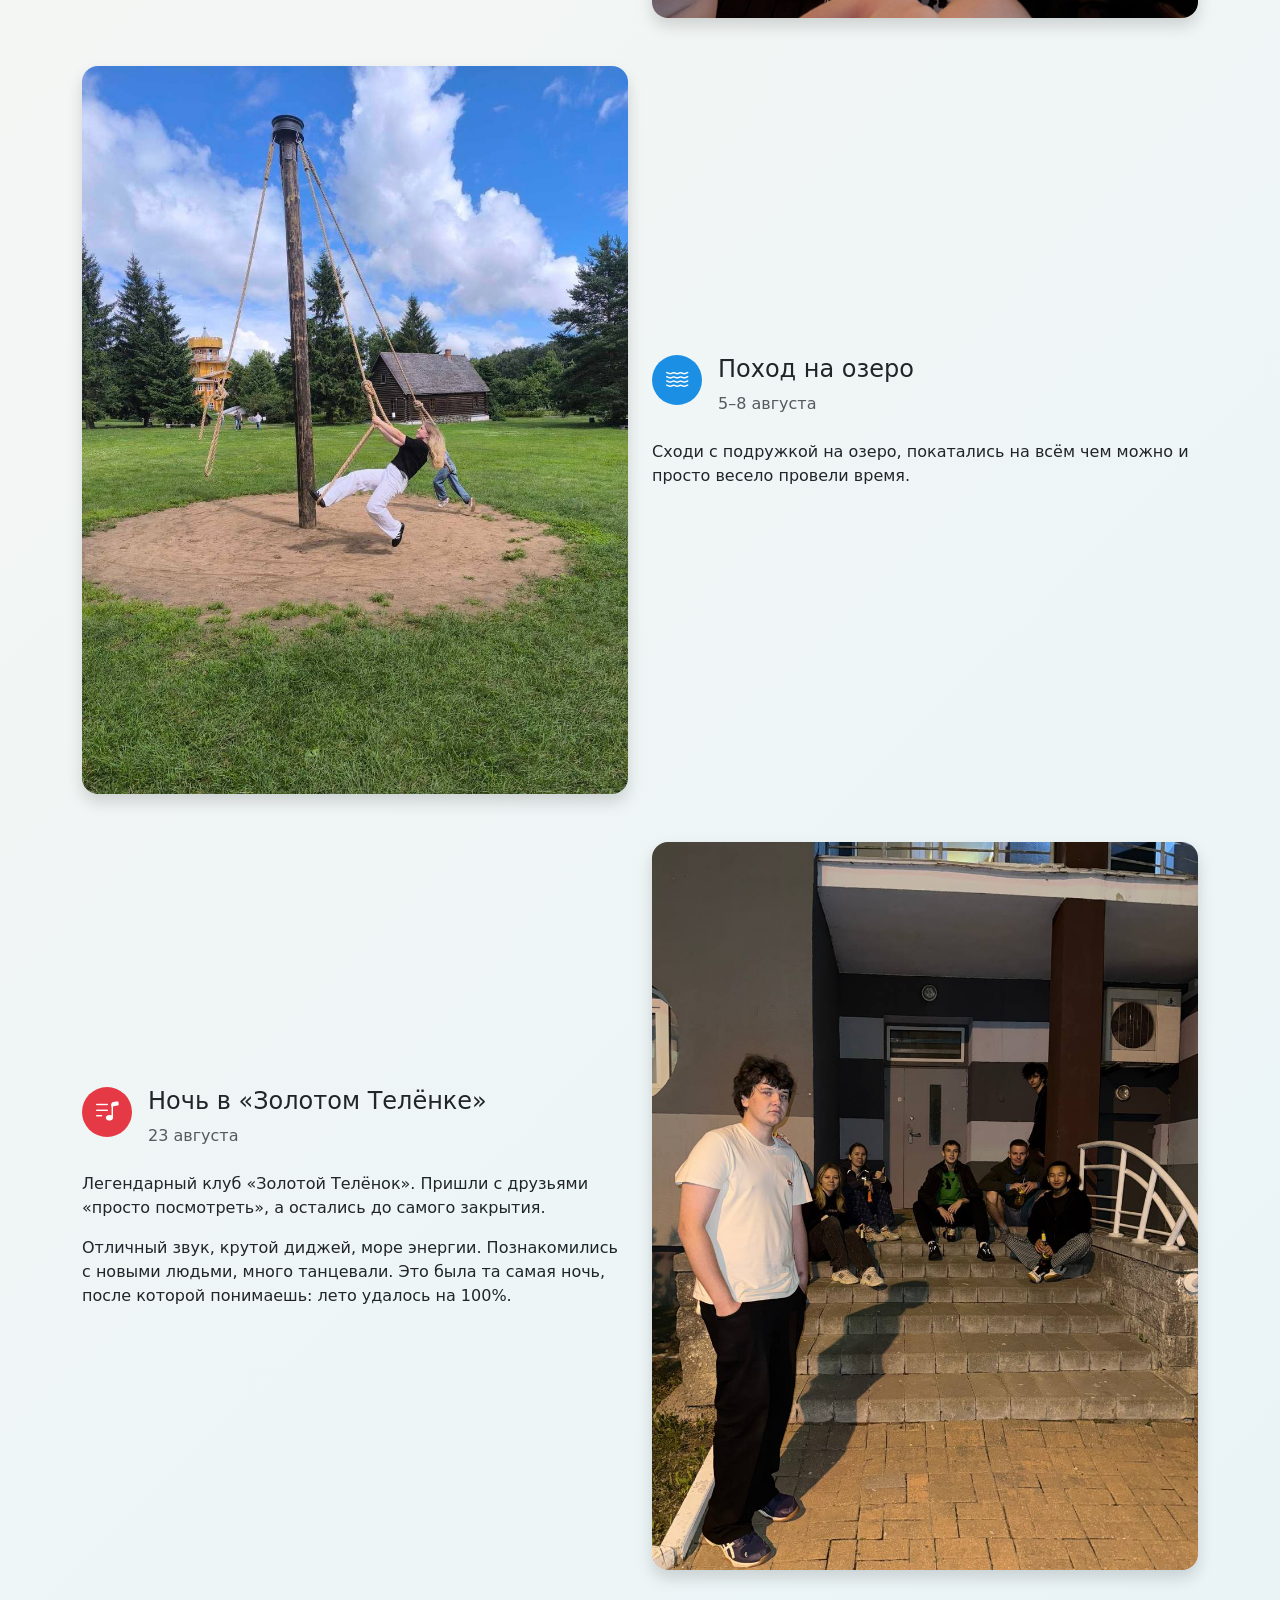
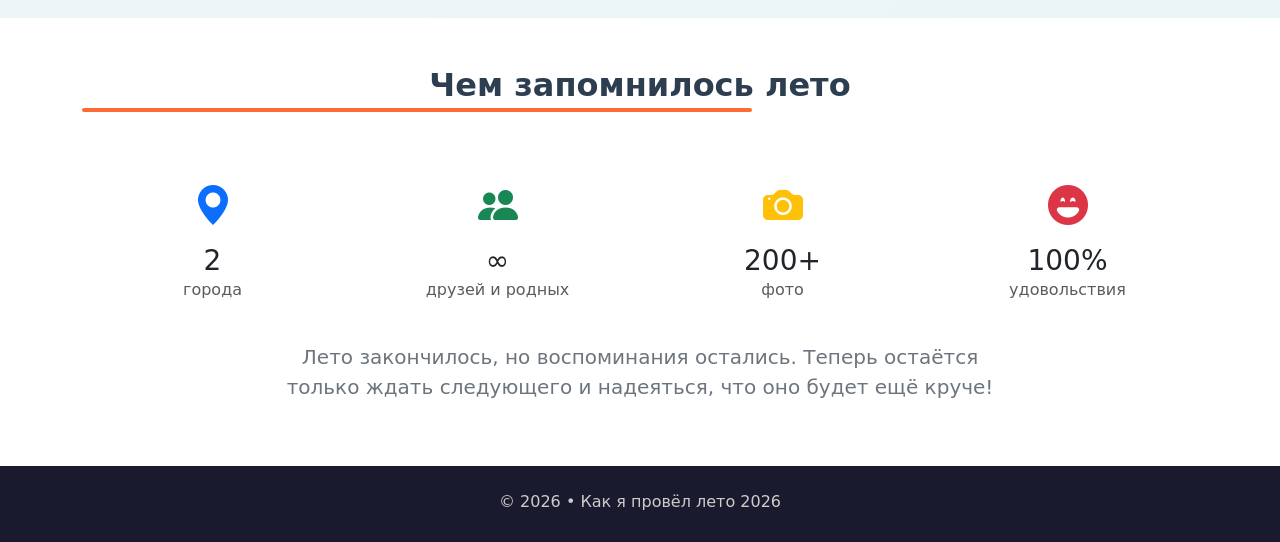
==== commit ecfd00ee: "Update index.html" ====
--- a/index.html
+++ b/index.html
@@ -296,7 +296,7 @@
     <!-- Футер -->
     <footer class="py-4">
         <div class="container text-center">
-            <p class="mb-1">© 2026 • Как я провёл лето</p>
+            <p class="mb-1">© 2026 • Как я провёл лето 2026</p>
         </div>
     </footer>
 
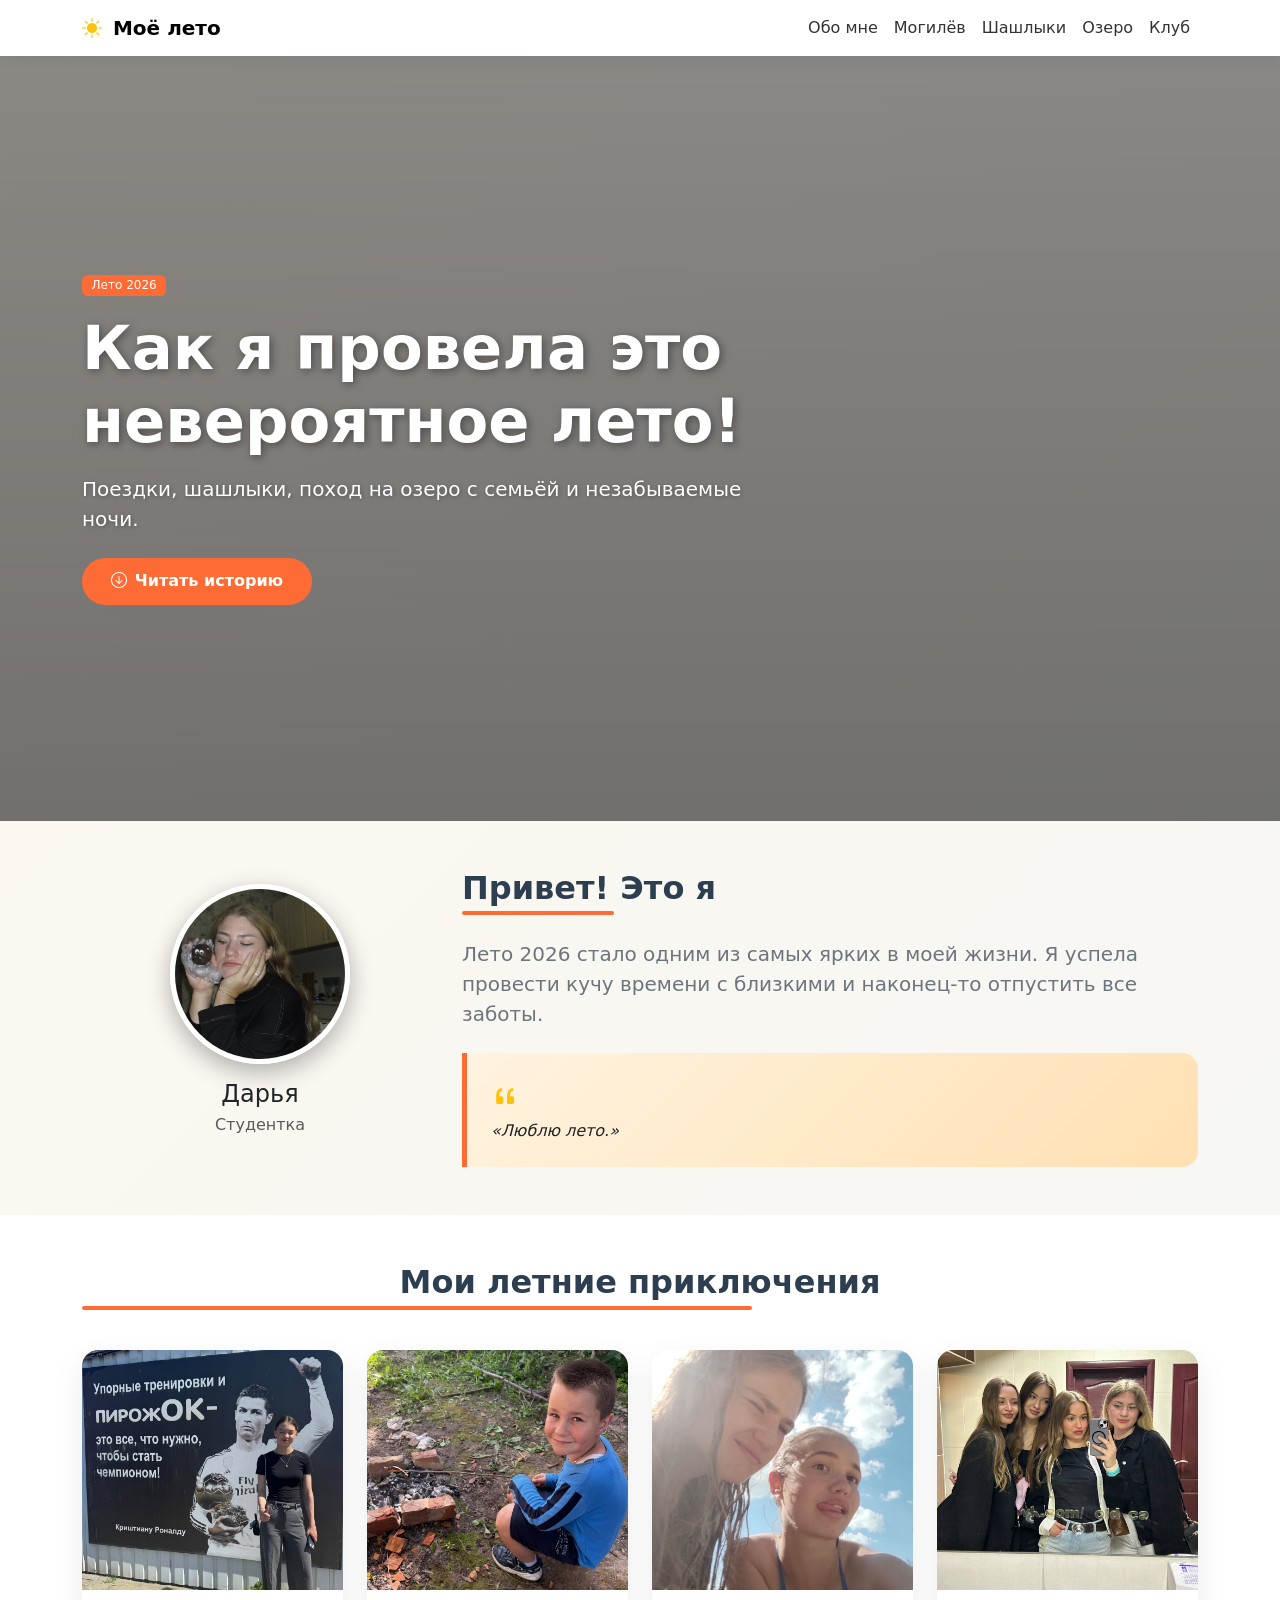
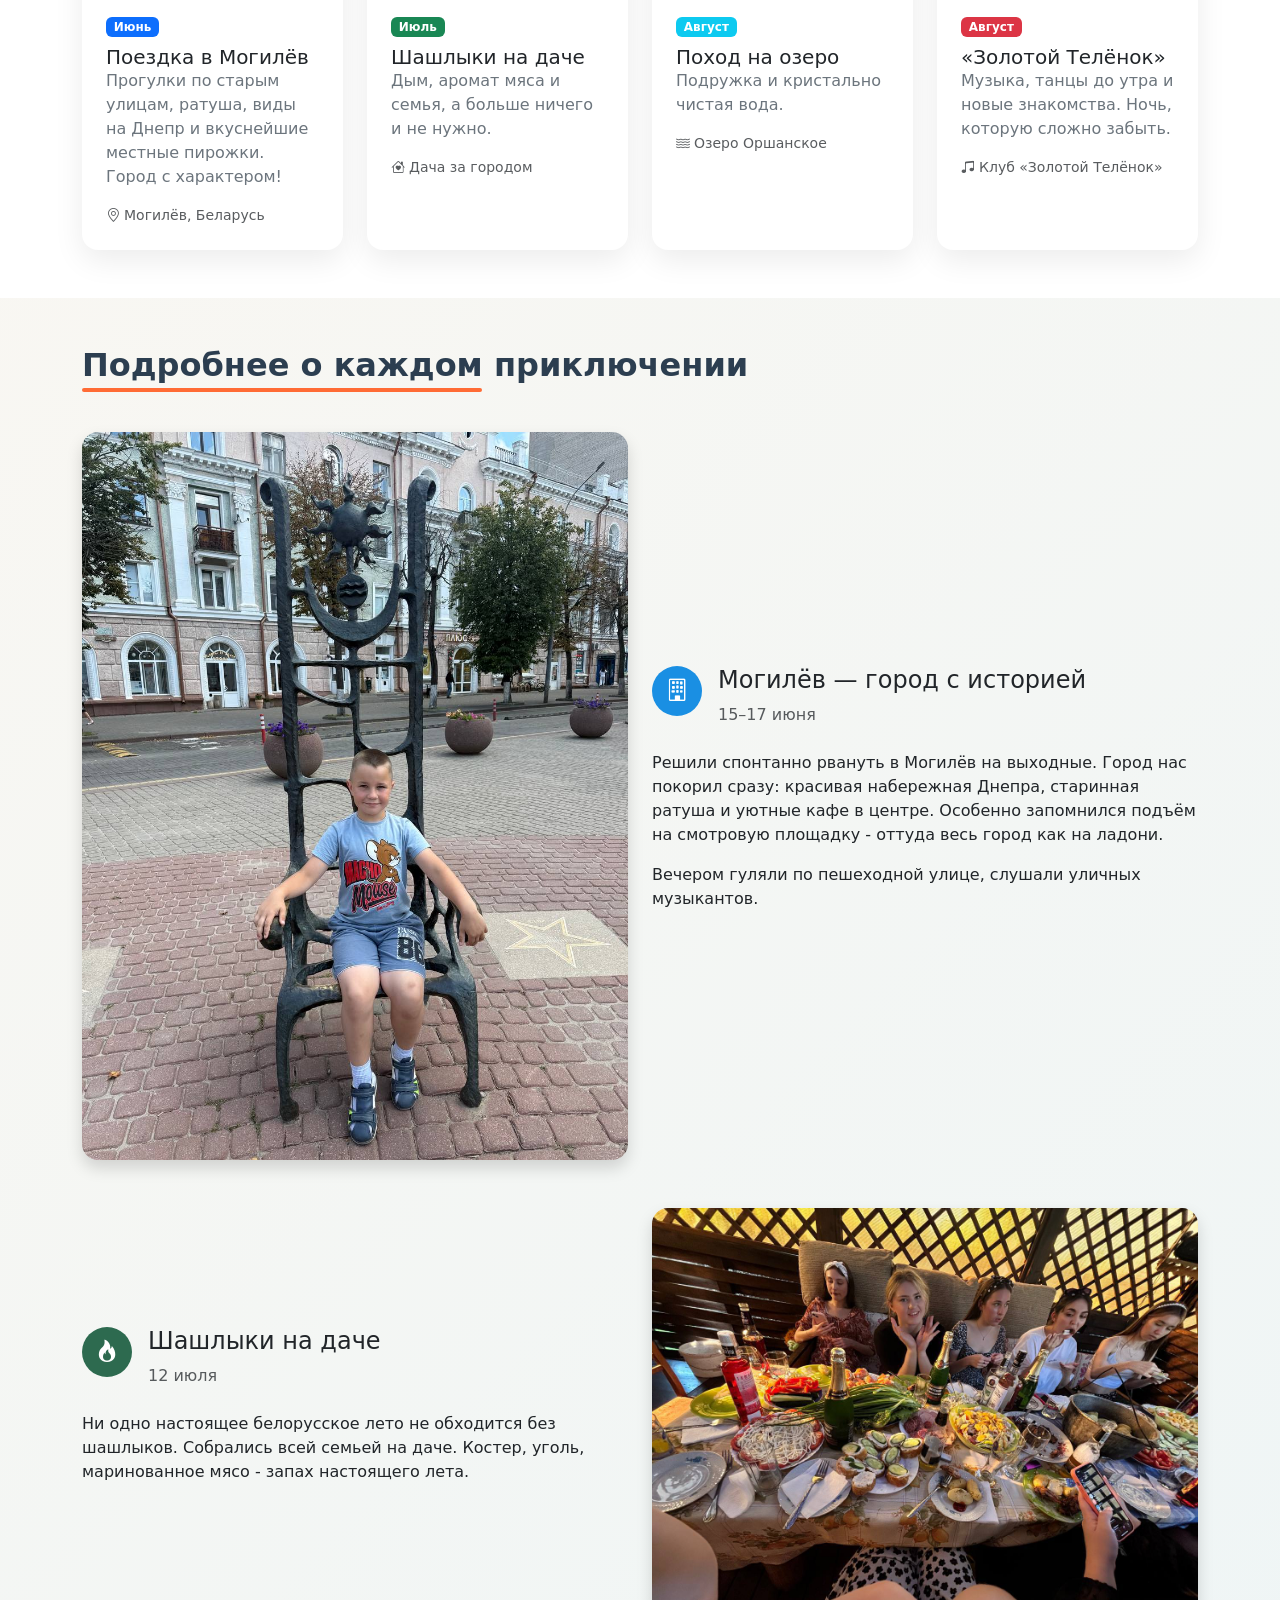
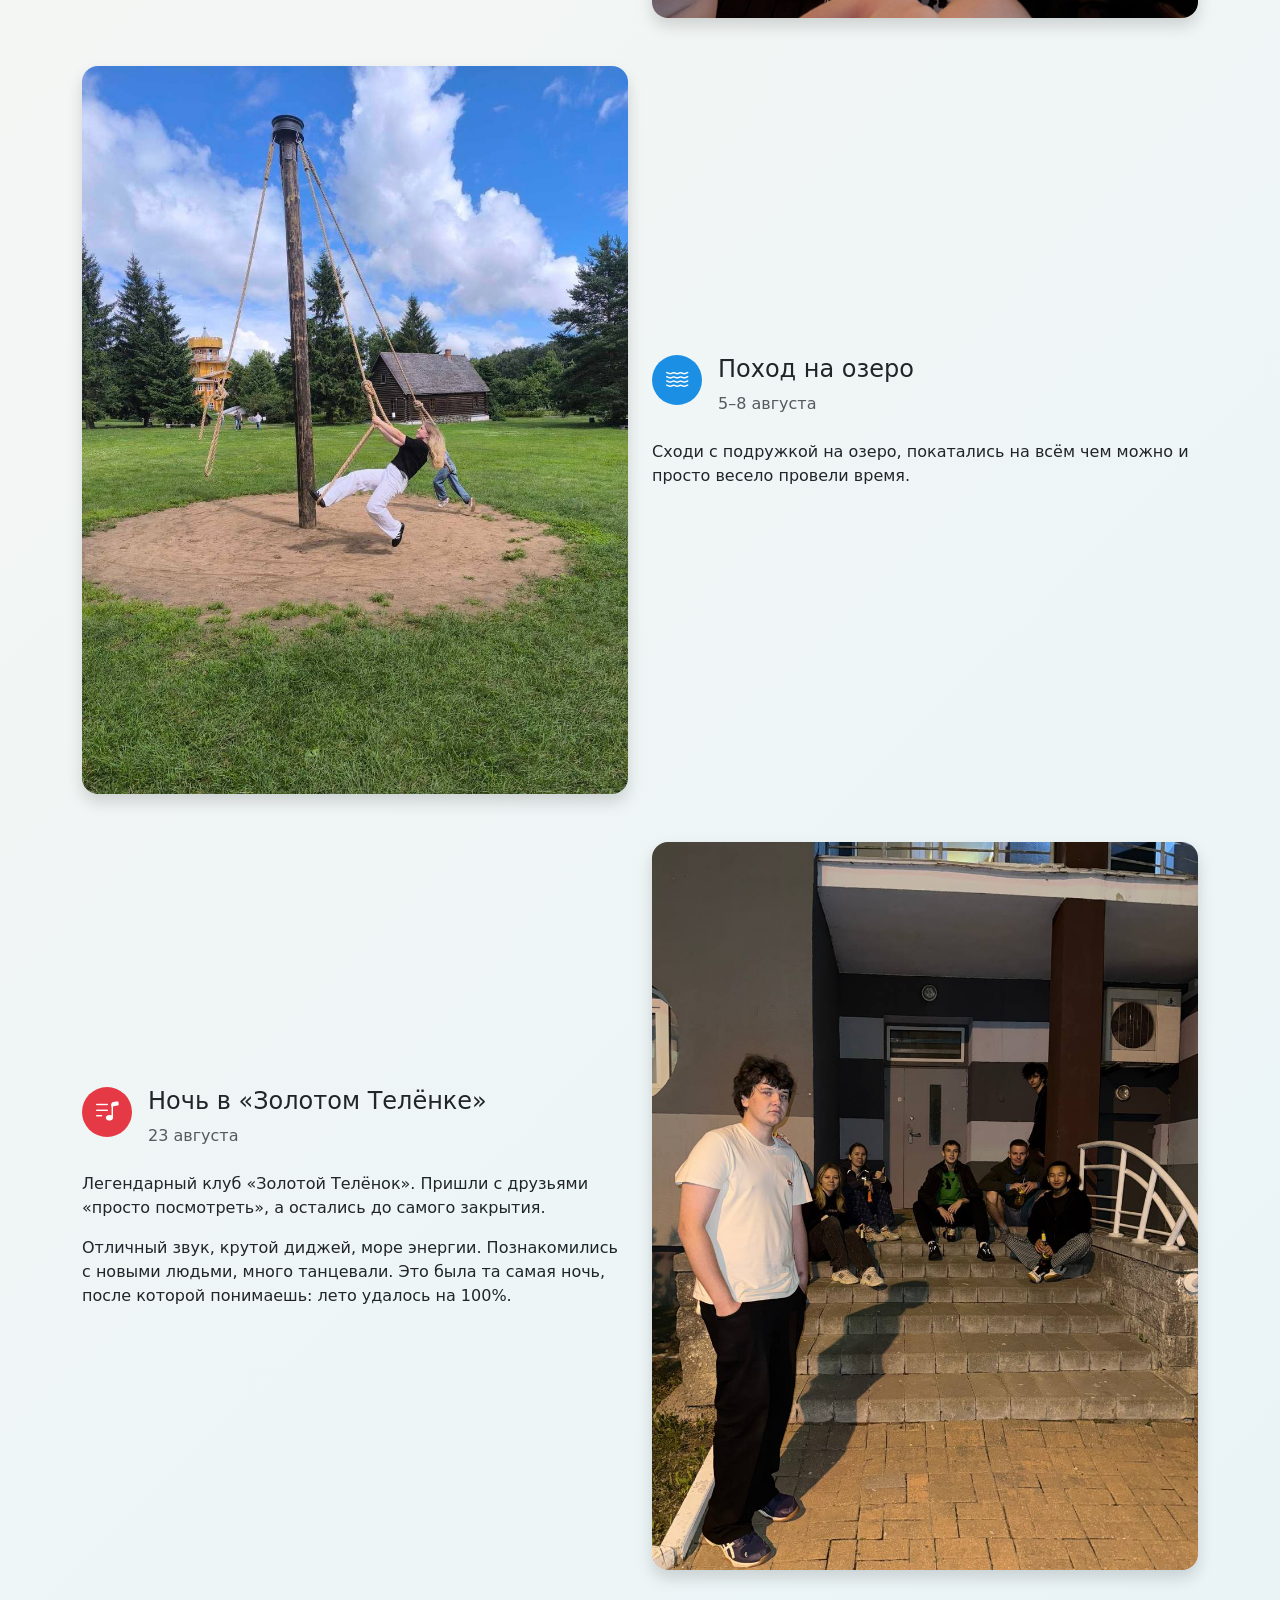
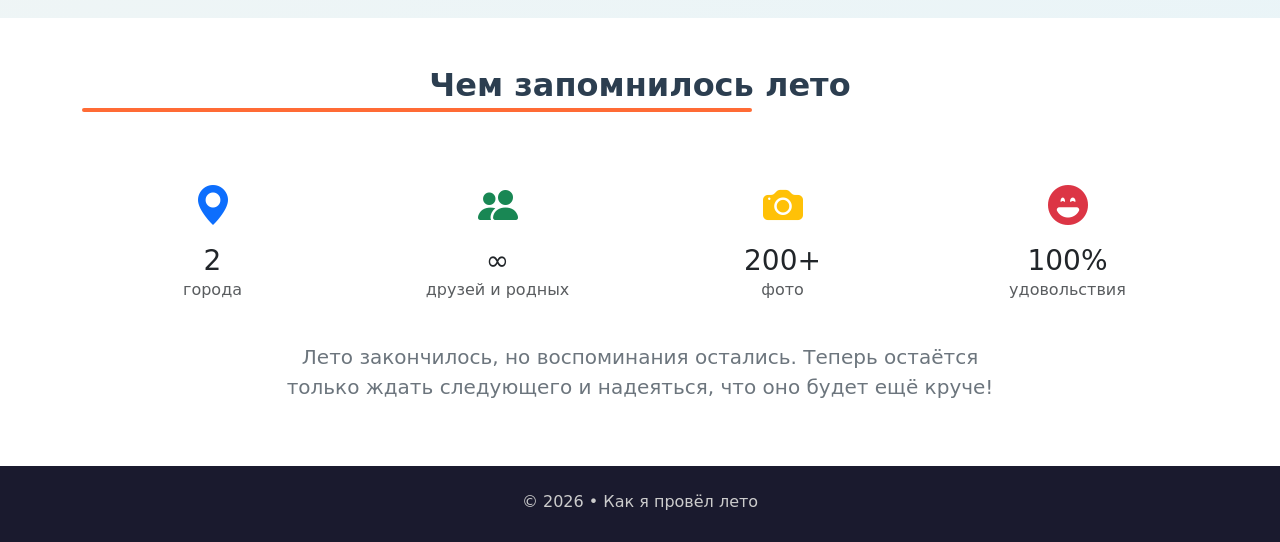
==== commit 0690bcc6: "Update index.html" ====
--- a/index.html
+++ b/index.html
@@ -49,7 +49,7 @@
         <div class="container">
             <div class="row align-items-center g-4">
                 <div class="col-lg-4 text-center">
-                    <img src="Даша.jpg" 
+                    <img src="Даша.JPG" 
                          alt="Моё фото" class="profile-photo rounded-circle">
                     <h4 class="mt-3 mb-1">Дарья</h4>
                     <p class="text-muted">Студентка</p>
@@ -79,7 +79,7 @@
                 <div class="col-md-6 col-lg-3" >
                     <div class="story-card">
                         <img src="Лиза.jpg" 
-                             alt="Могилёв — исторический город">
+                             alt="Могилёв">
                         <div class="card-body">
                             <span class="badge bg-primary mb-2">Июнь</span>
                             <h5 class="card-title">Поездка в Могилёв</h5>
@@ -296,7 +296,7 @@
     <!-- Футер -->
     <footer class="py-4">
         <div class="container text-center">
-            <p class="mb-1">© 2026 • Как я провёл лето 2026</p>
+            <p class="mb-1">© 2026 • Как я провёл лето</p>
         </div>
     </footer>
 
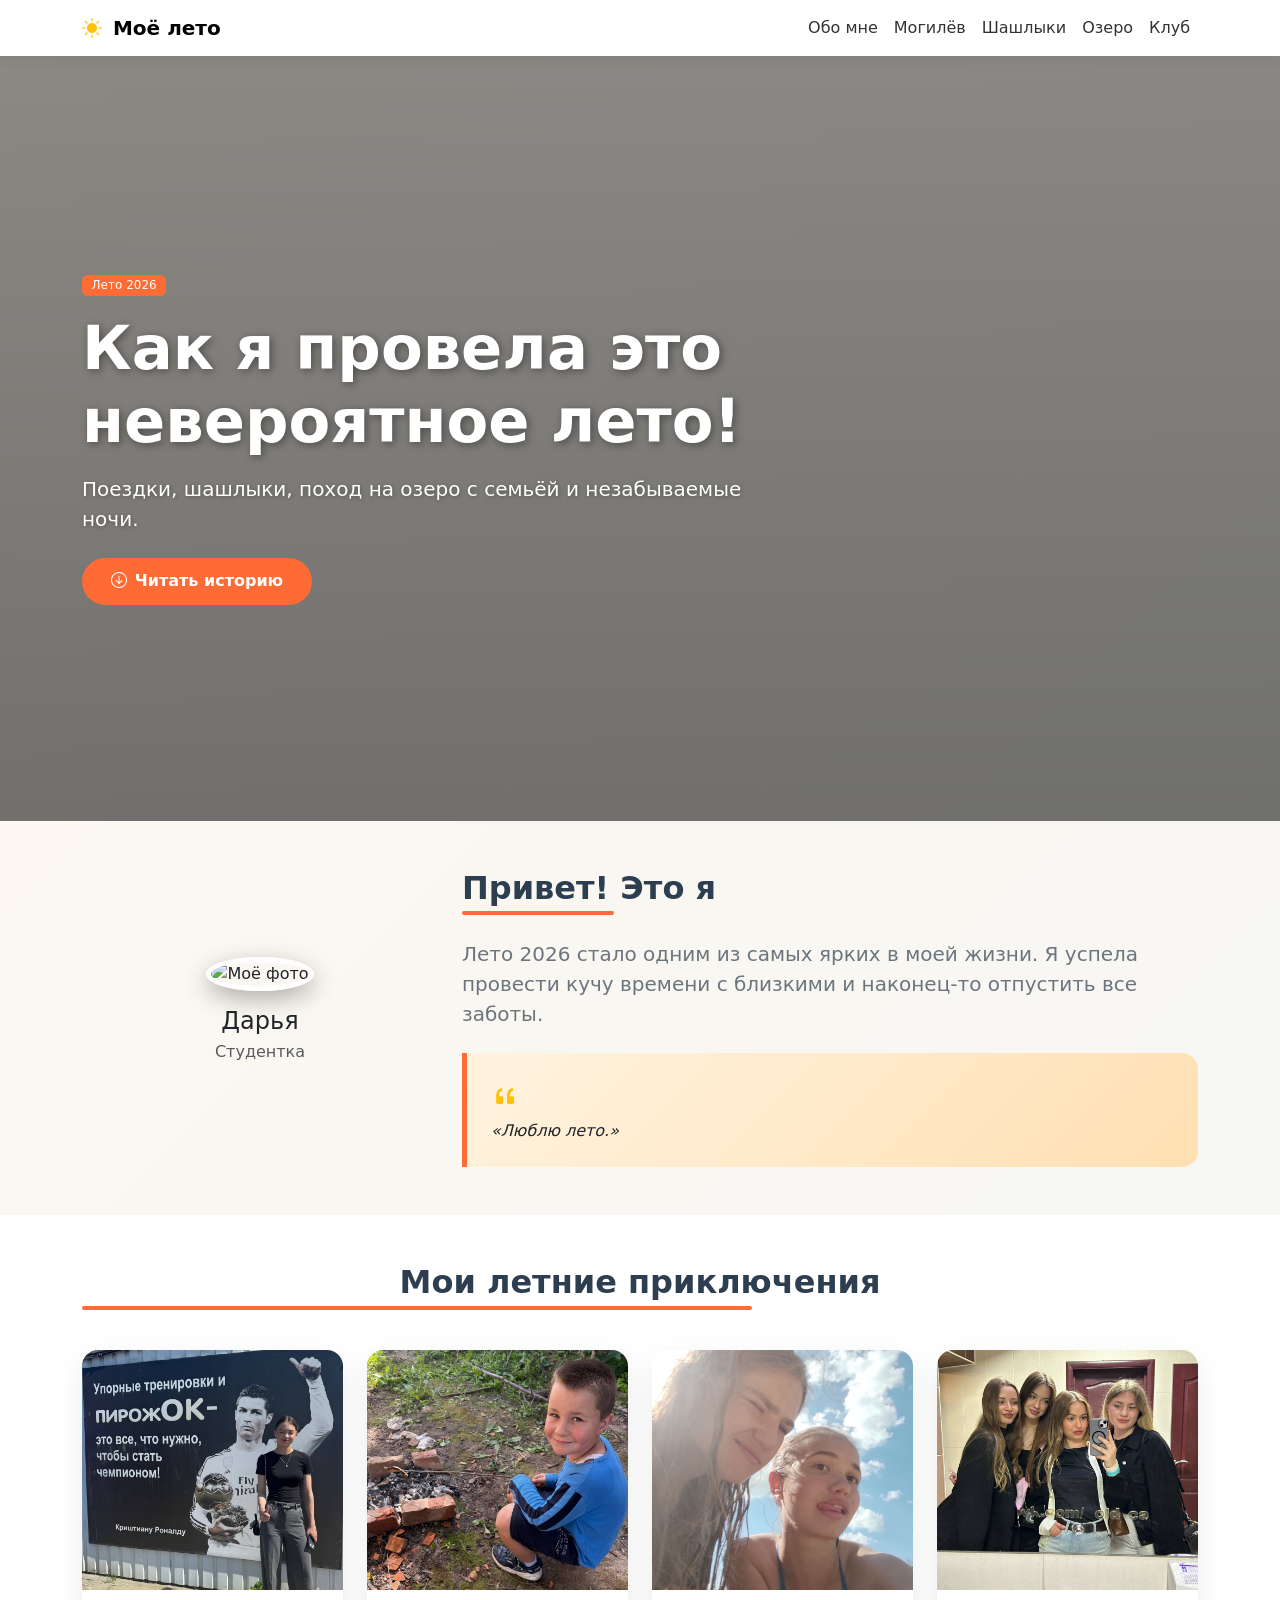
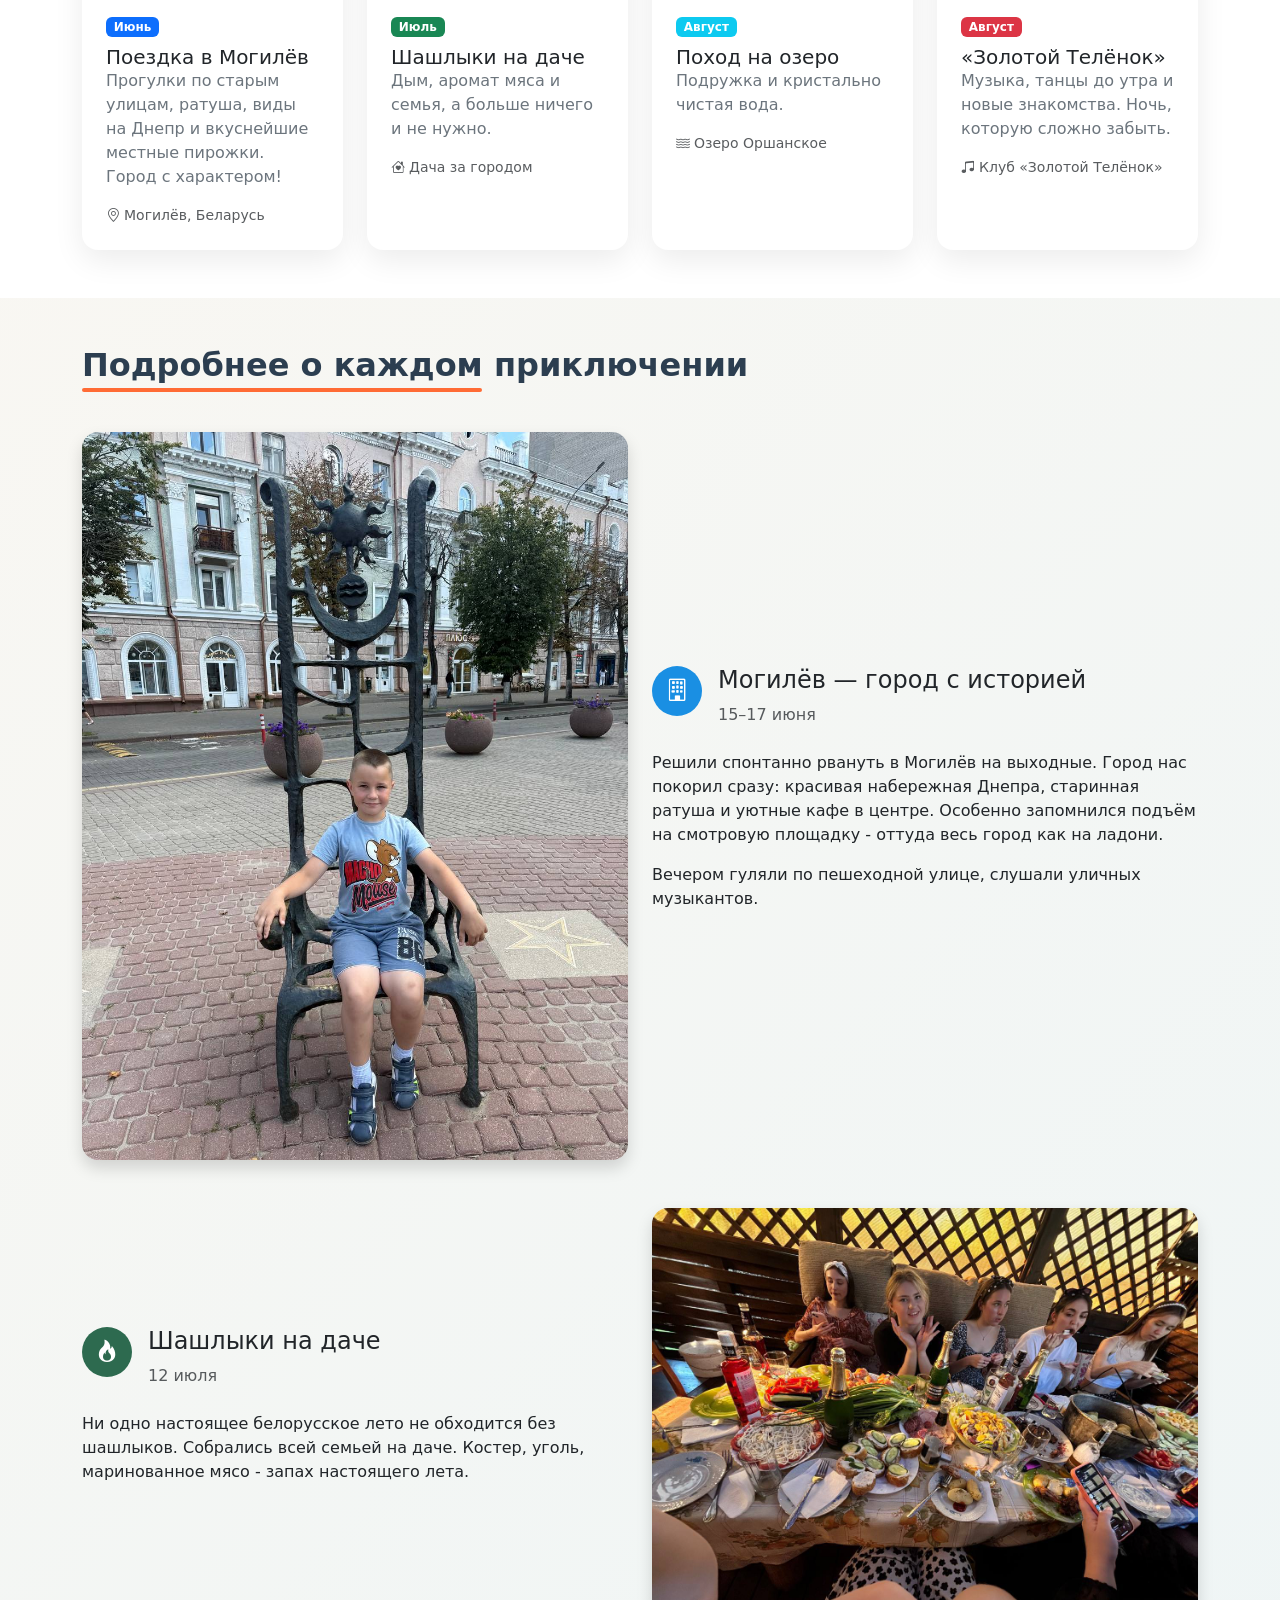
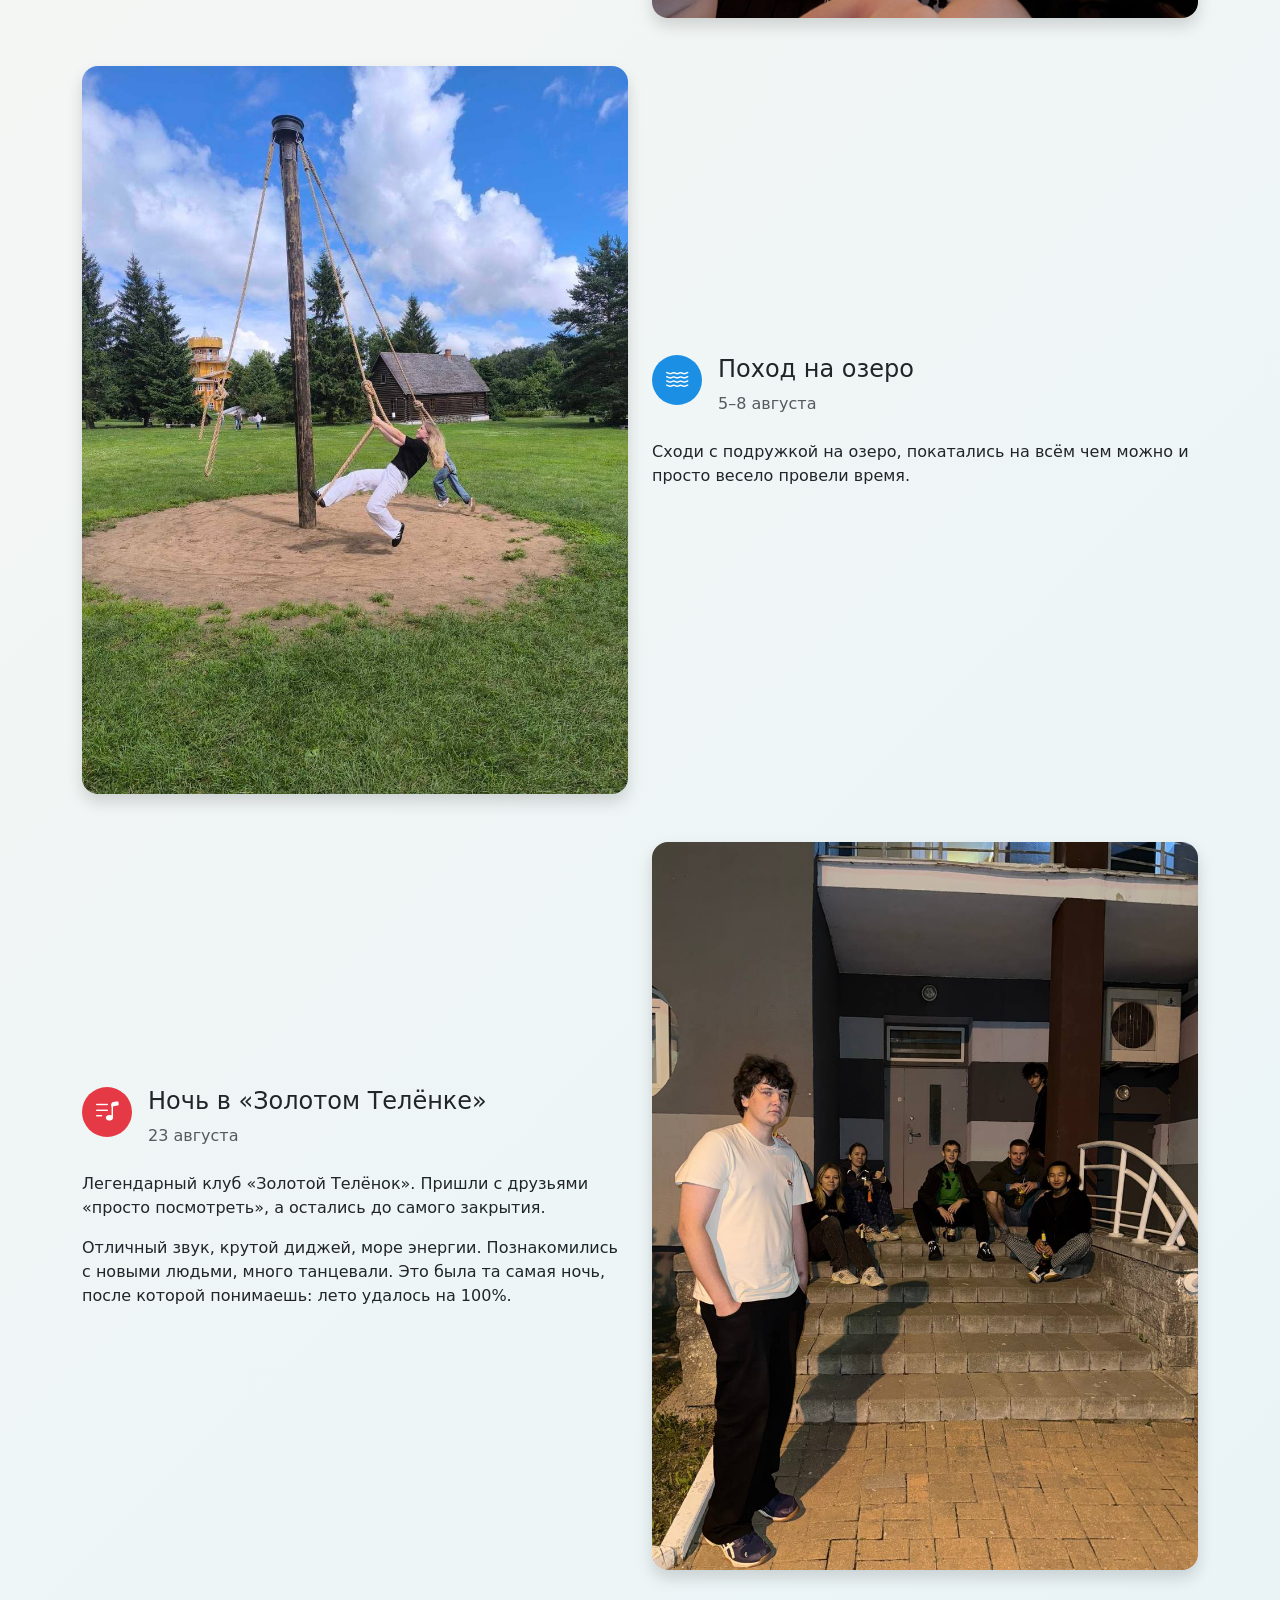
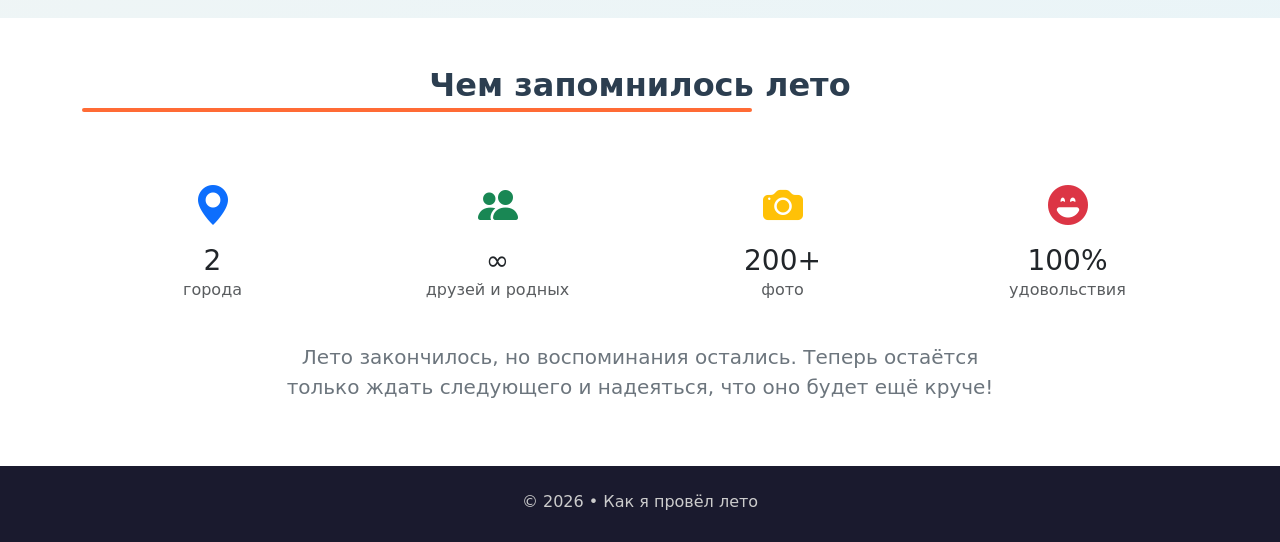
==== commit 753b3073: "Update index.html" ====
--- a/index.html
+++ b/index.html
@@ -49,7 +49,7 @@
         <div class="container">
             <div class="row align-items-center g-4">
                 <div class="col-lg-4 text-center">
-                    <img src="Даша.JPG" 
+                    <img src="даша.jpg" 
                          alt="Моё фото" class="profile-photo rounded-circle">
                     <h4 class="mt-3 mb-1">Дарья</h4>
                     <p class="text-muted">Студентка</p>
@@ -79,7 +79,7 @@
                 <div class="col-md-6 col-lg-3" >
                     <div class="story-card">
                         <img src="Лиза.jpg" 
-                             alt="Могилёв">
+                             alt="Могилёв — исторический город">
                         <div class="card-body">
                             <span class="badge bg-primary mb-2">Июнь</span>
                             <h5 class="card-title">Поездка в Могилёв</h5>
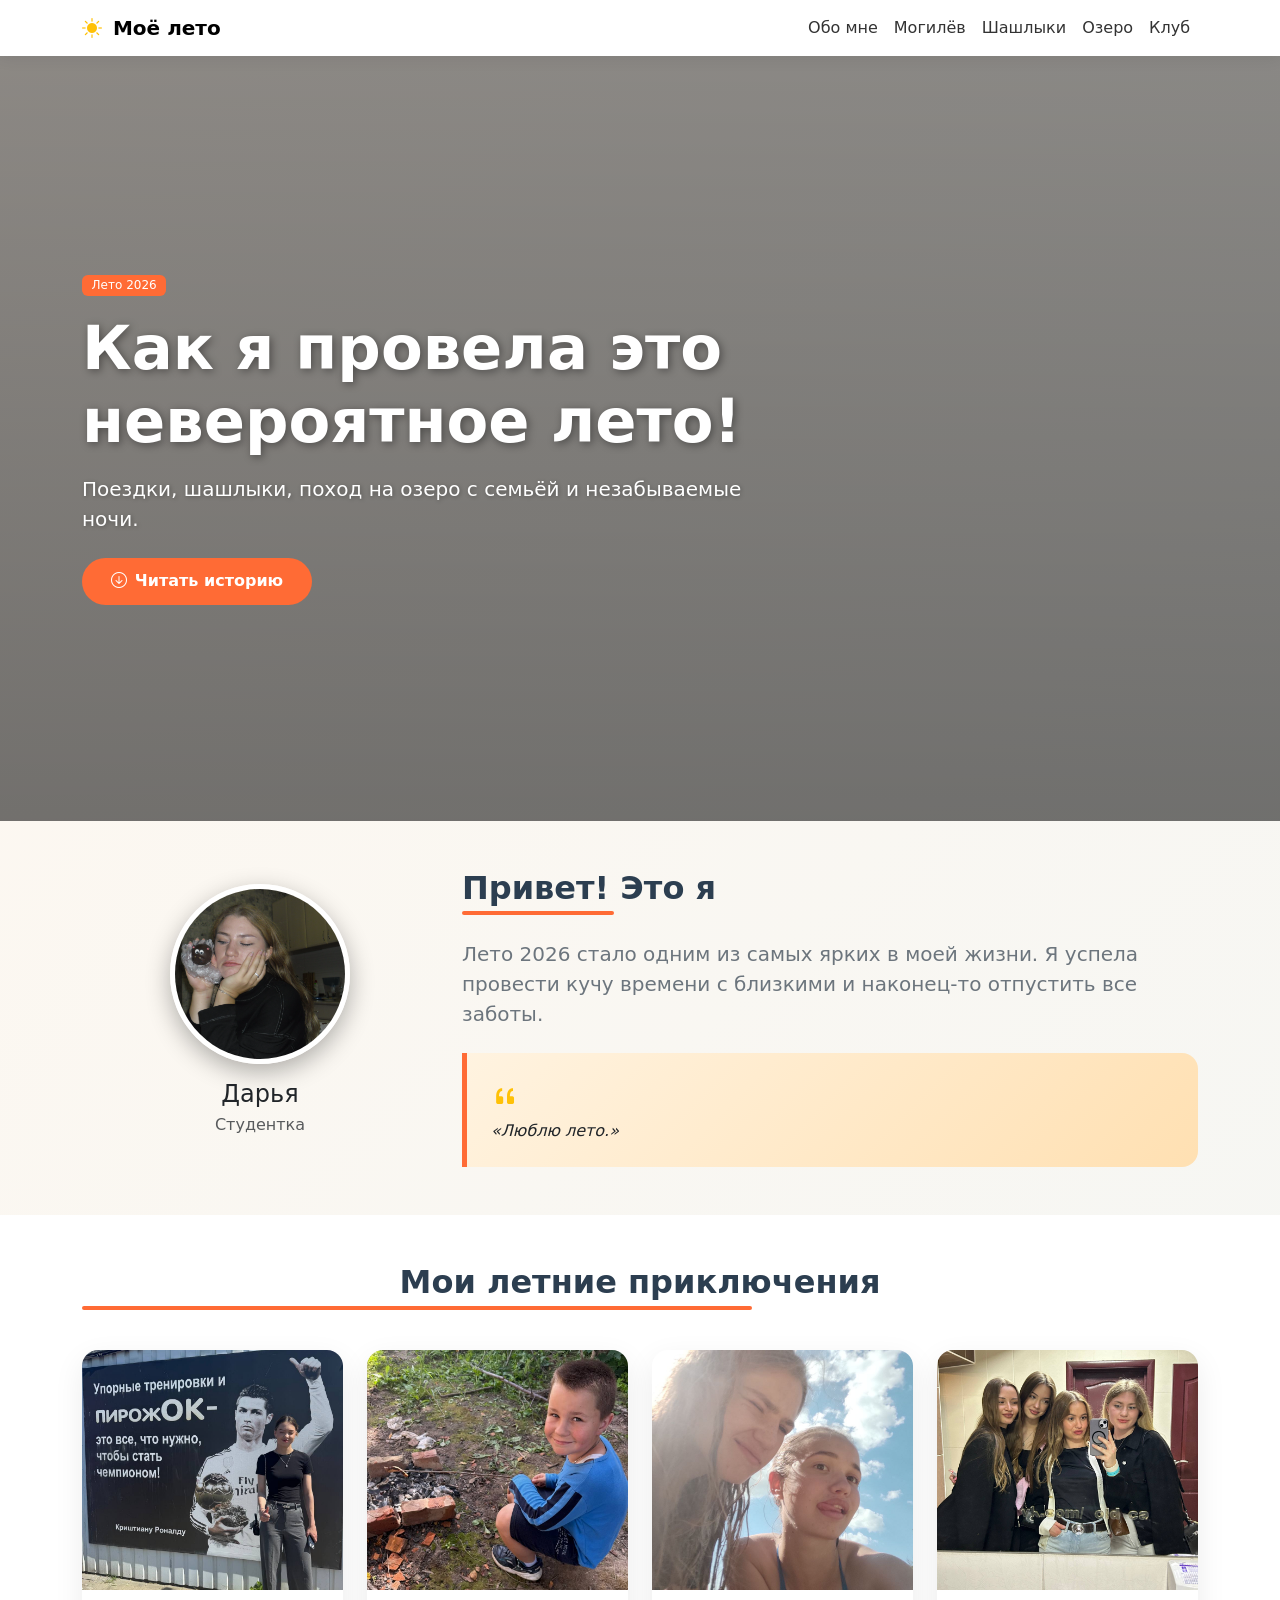
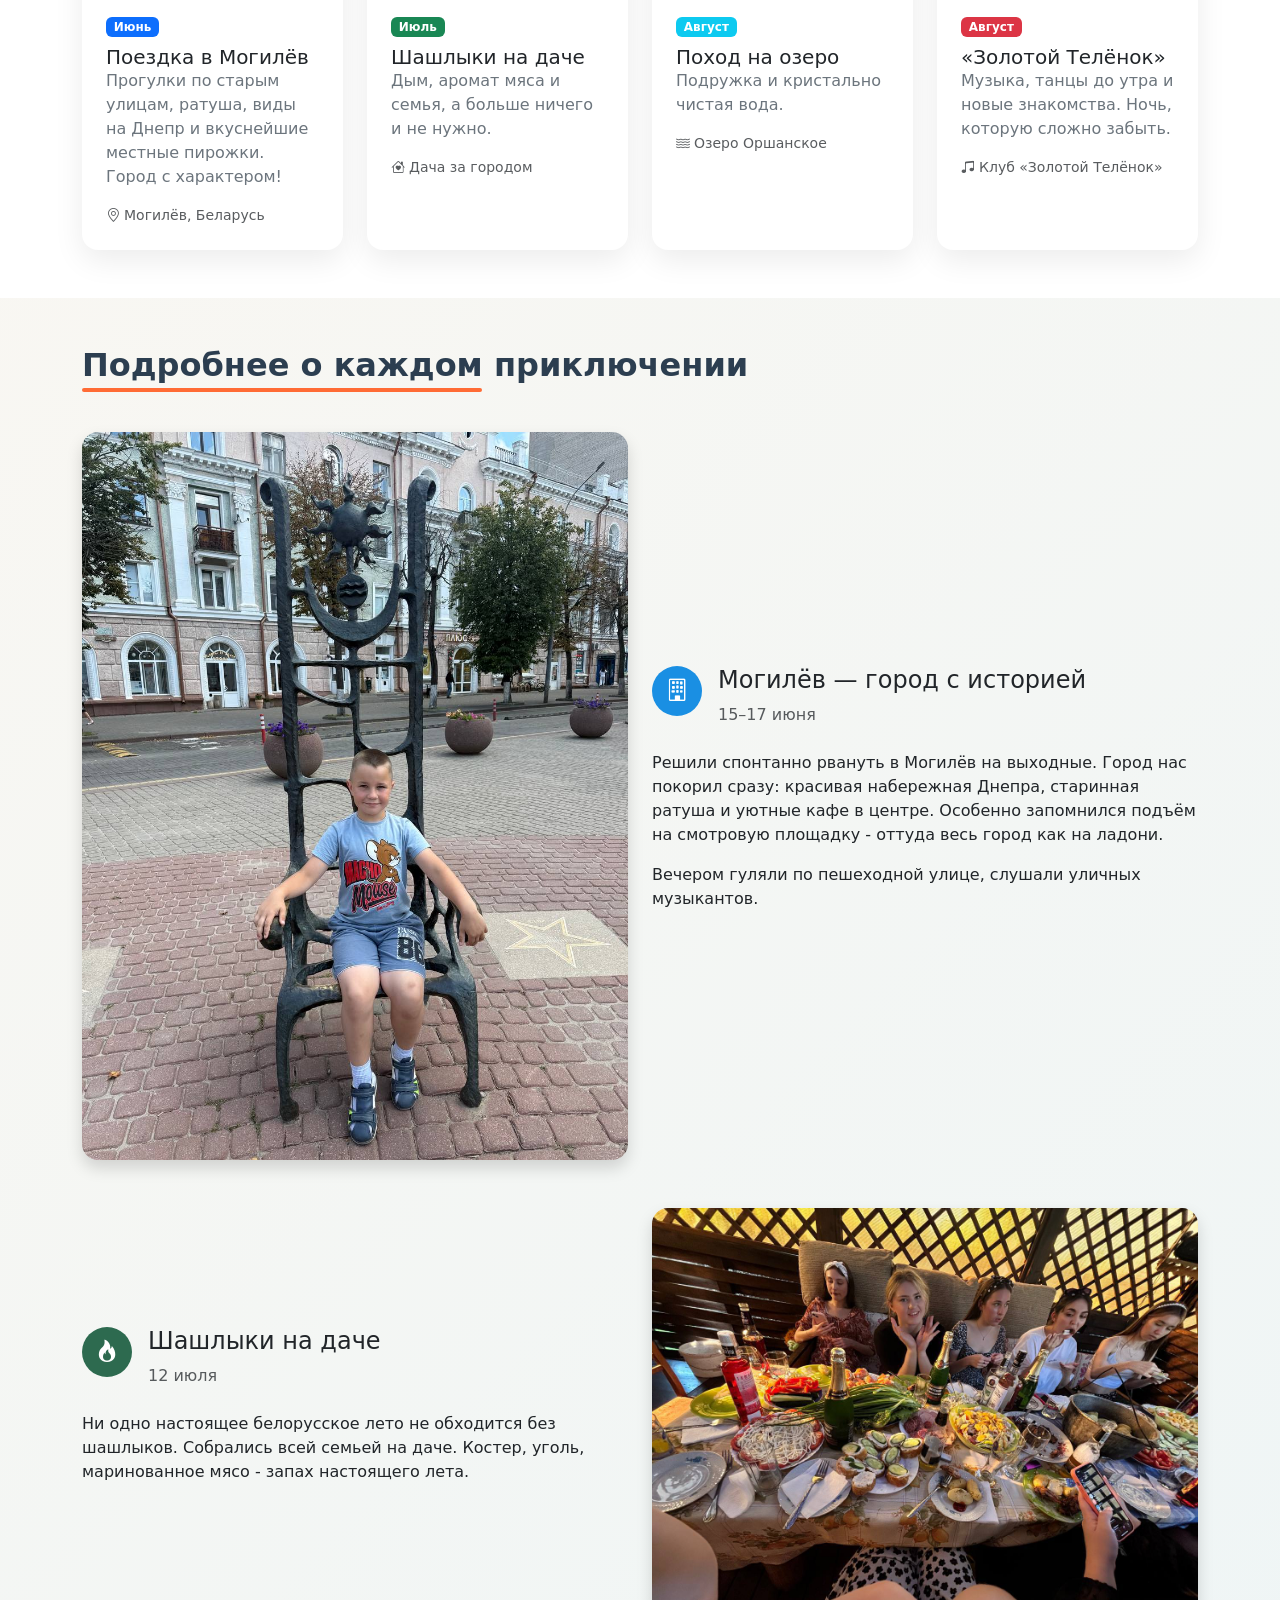
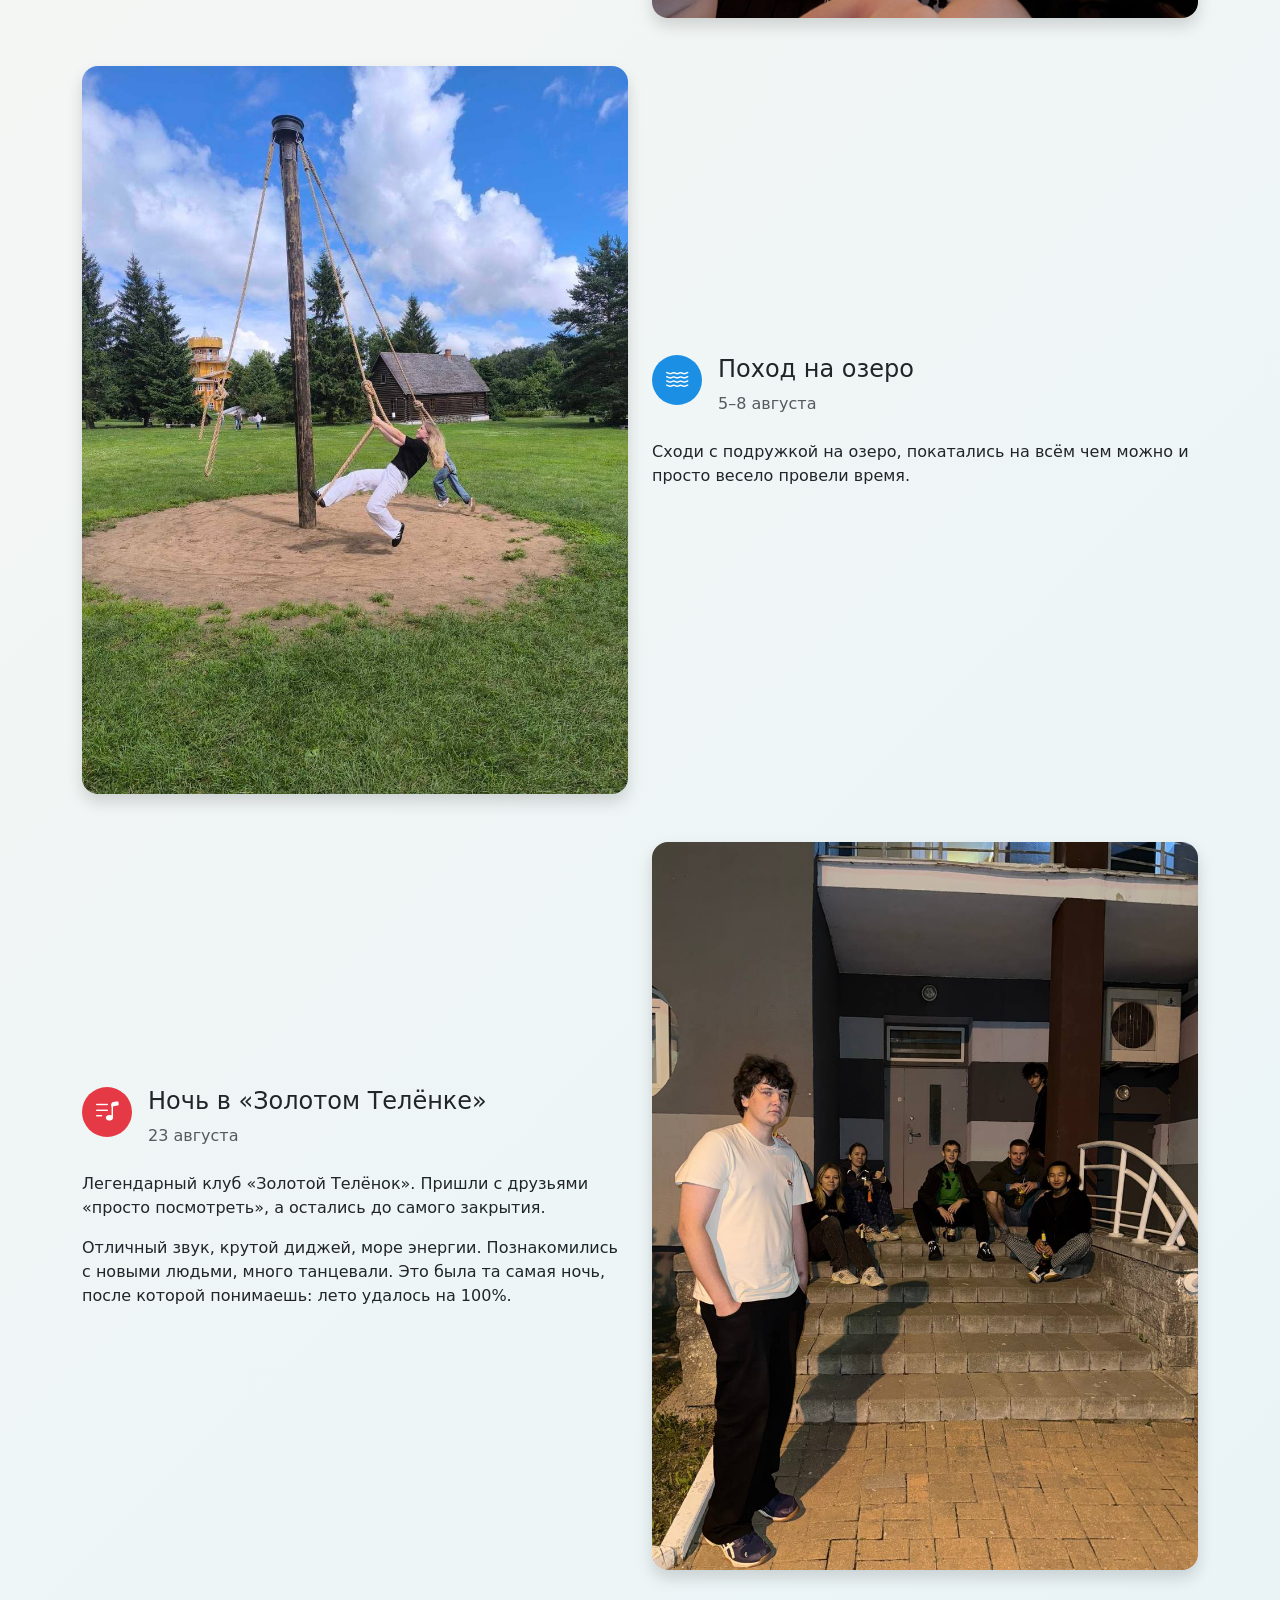
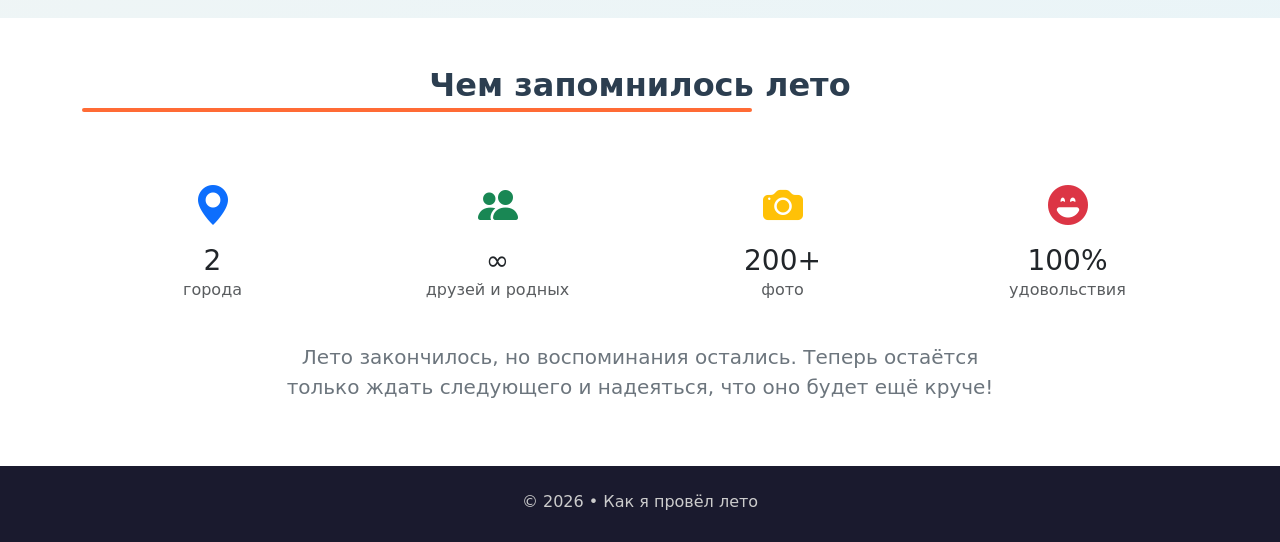
==== commit db461e7f: "Update index.html" ====
--- a/index.html
+++ b/index.html
@@ -49,7 +49,7 @@
         <div class="container">
             <div class="row align-items-center g-4">
                 <div class="col-lg-4 text-center">
-                    <img src="даша.jpg" 
+                    <img src="даша.png" 
                          alt="Моё фото" class="profile-photo rounded-circle">
                     <h4 class="mt-3 mb-1">Дарья</h4>
                     <p class="text-muted">Студентка</p>
